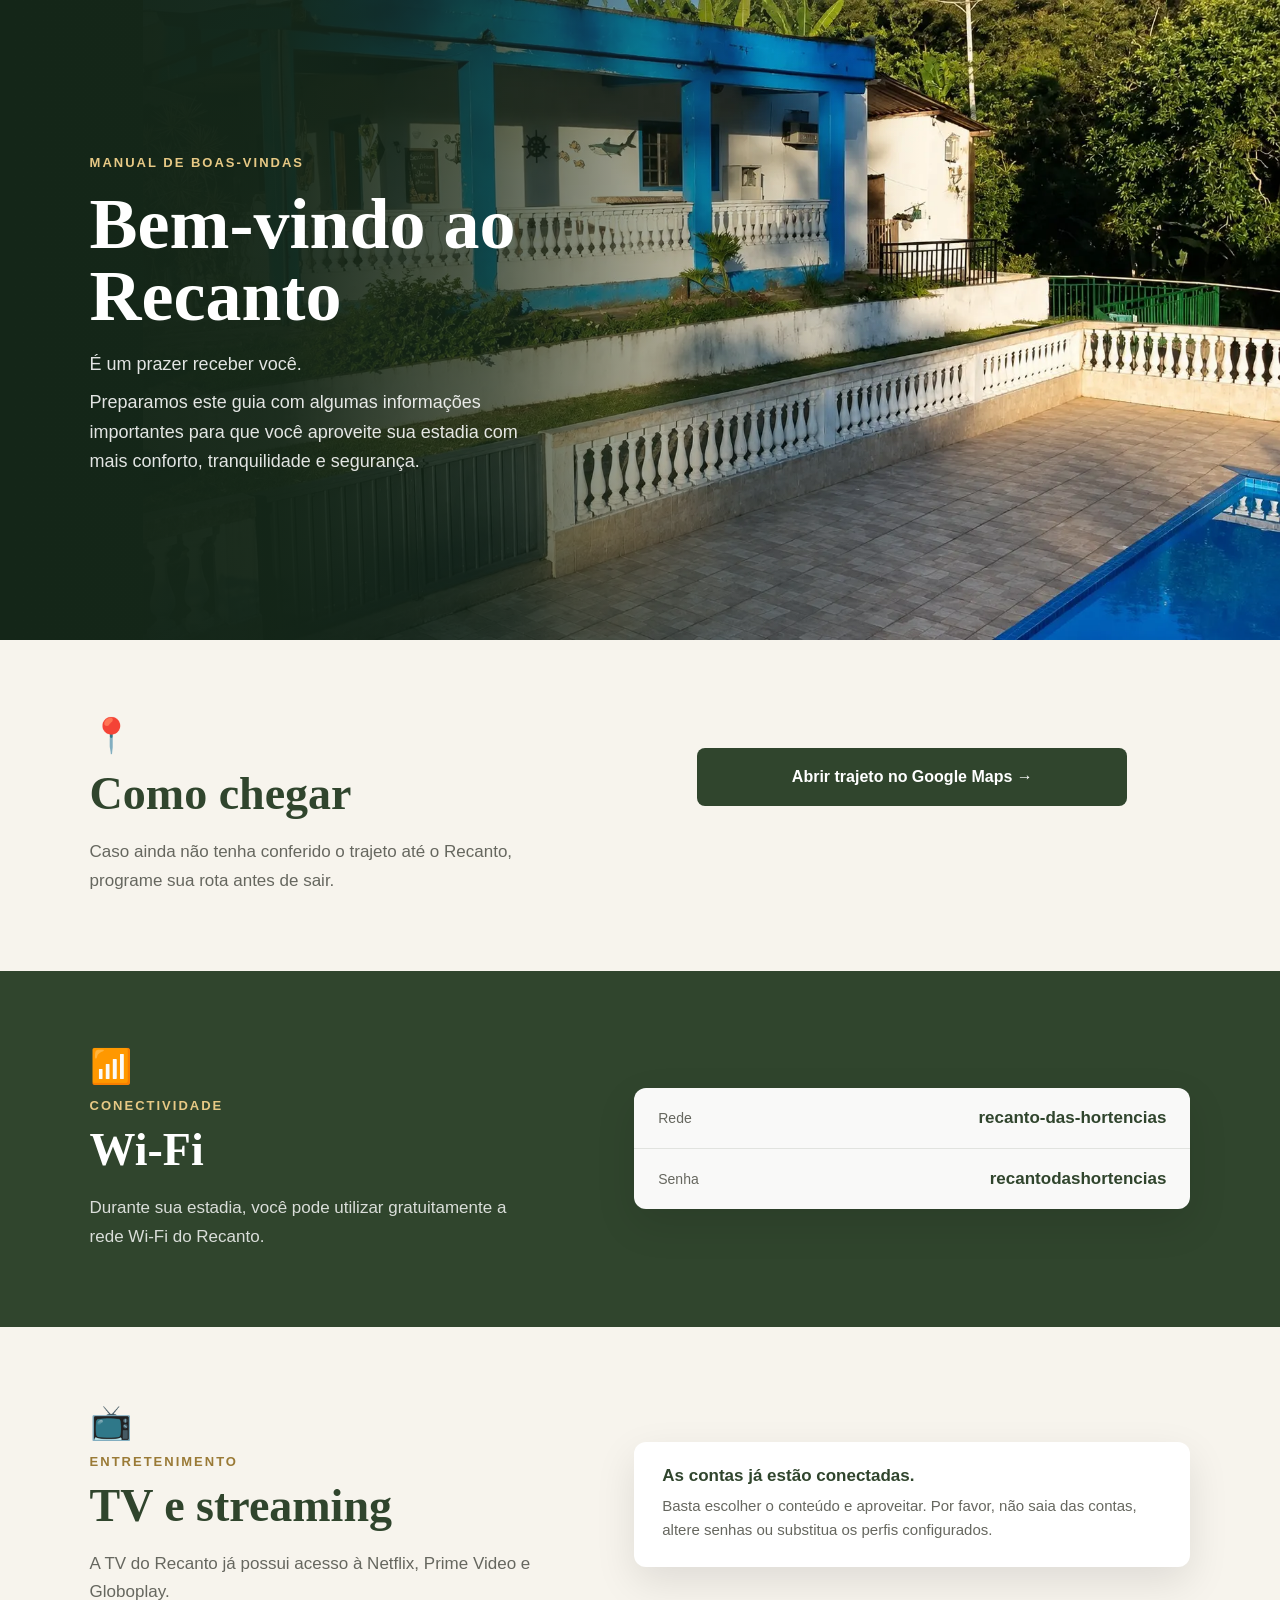
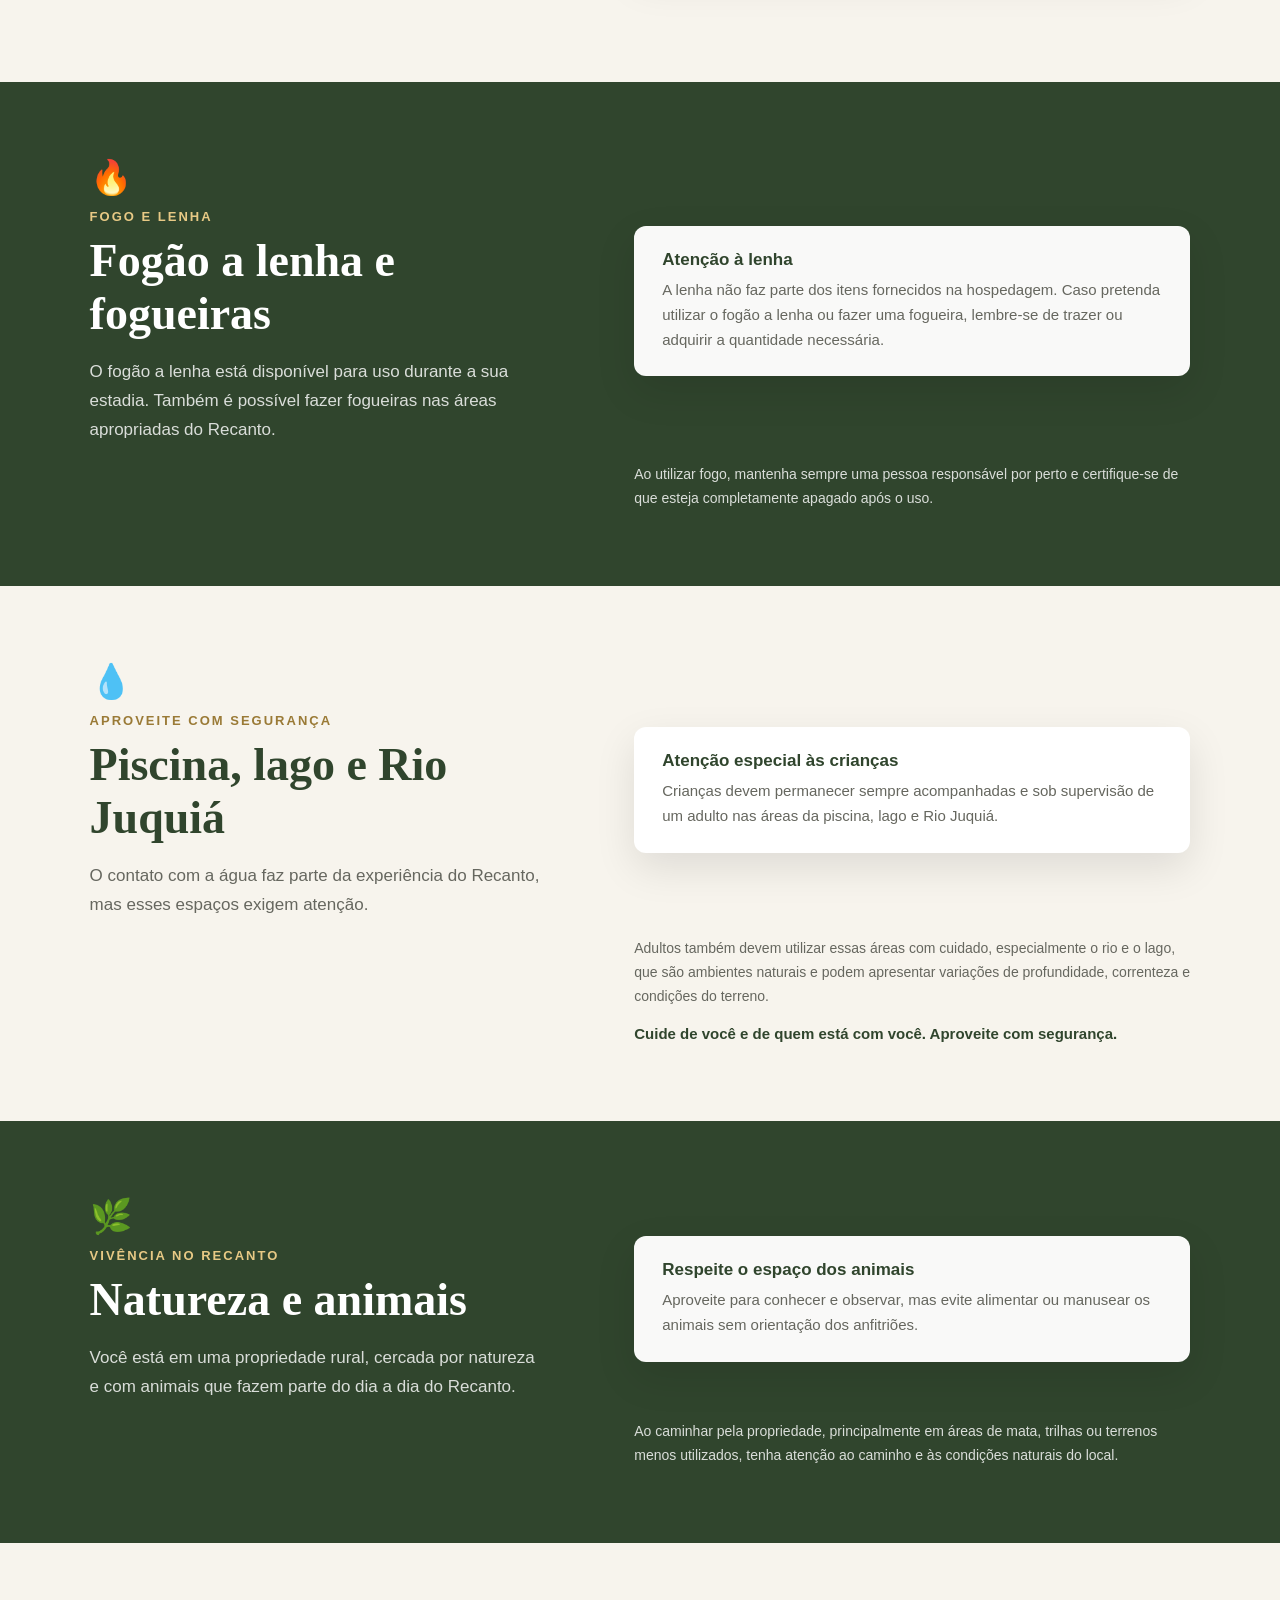
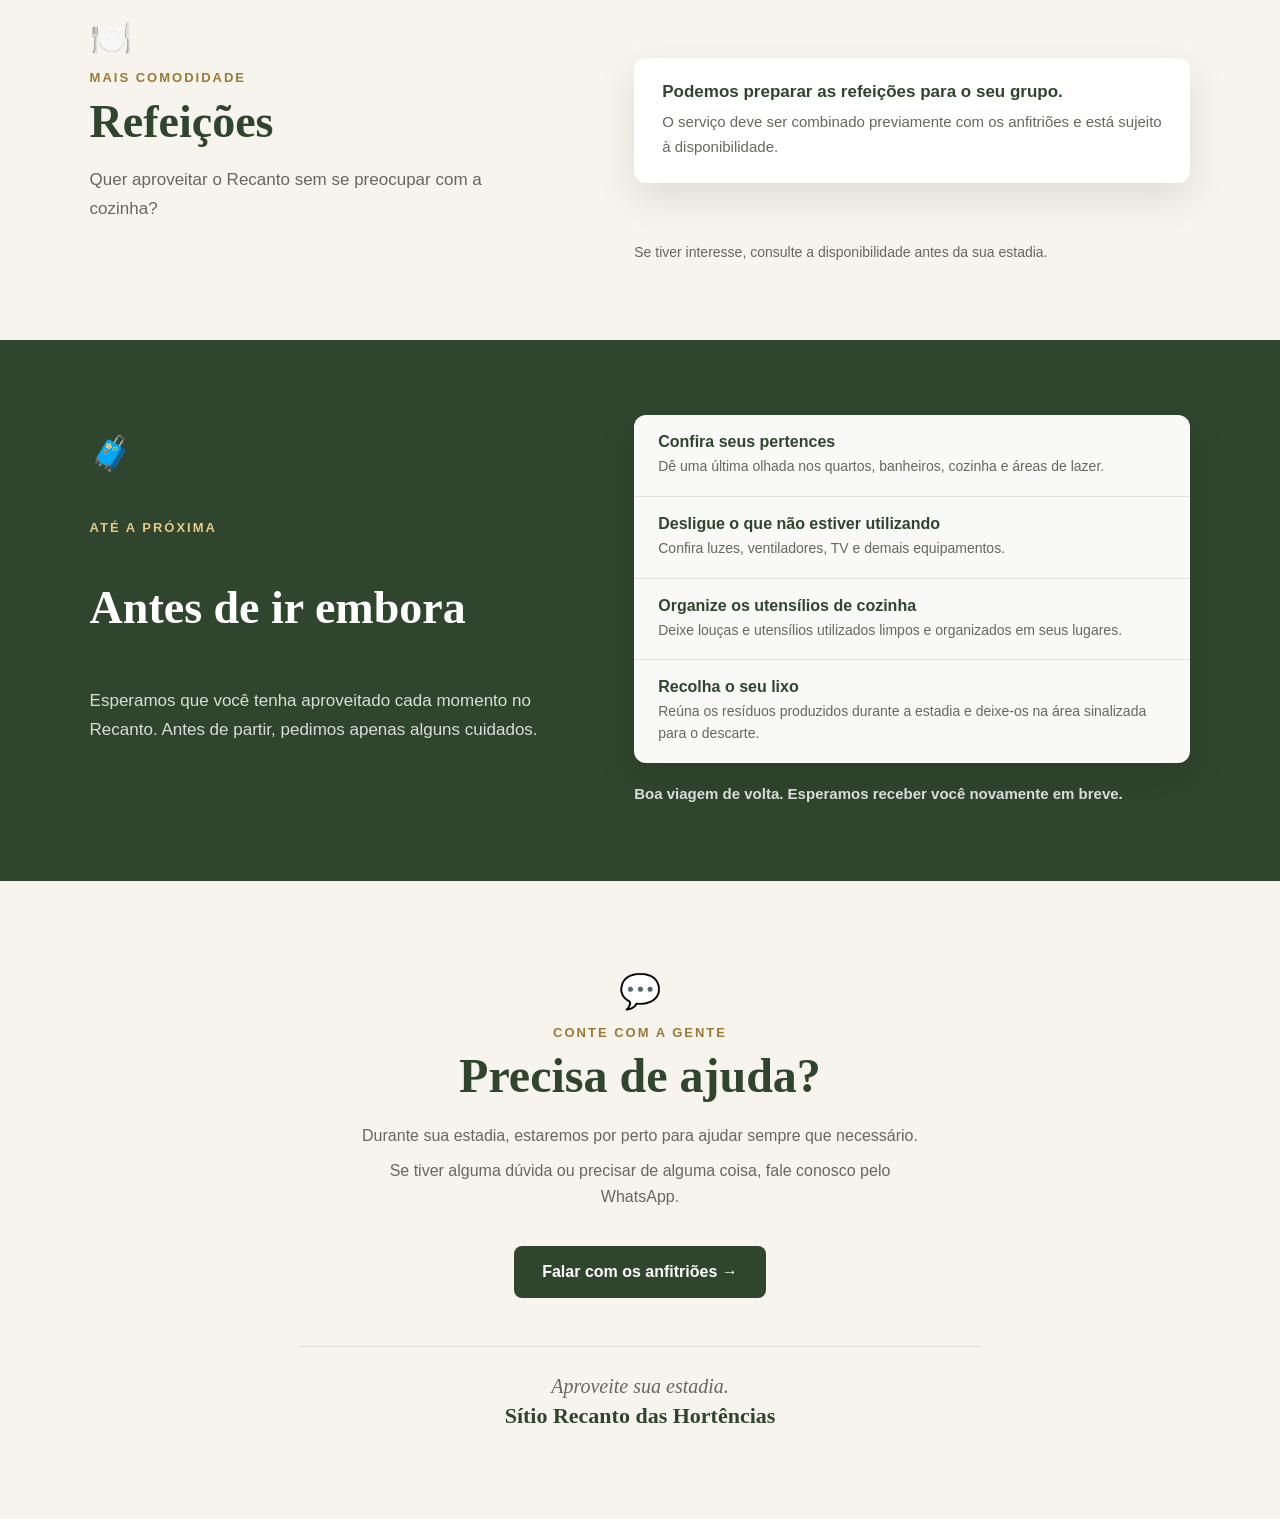
==== manual-de-boas-vindas-recanto-das-hortencias.html @ 0234aab2 "Adiciona manual de boas-vindas dos hospedes" ====
<!DOCTYPE html>
<html lang="pt-BR">

<head>
    <meta charset="UTF-8">
    <meta name="viewport" content="width=device-width, initial-scale=1.0">

    <title>Bem-vindo ao Recanto | Sítio Recanto das Hortências</title>

    <meta name="robots" content="noindex, nofollow">
    <meta name="theme-color" content="#30452d">

    <link rel="stylesheet" href="style.css">
</head>

<body>

    <main class="manual-hospede">

        <section class="manual-capa">
            <div class="manual-capa-conteudo">

                <span class="section-tag">Manual de boas-vindas</span>

                <h1>Bem-vindo ao Recanto</h1>

                <p>
                    É um prazer receber você.
                </p>

                <p>
                    Preparamos este guia com algumas informações importantes
                    para que você aproveite sua estadia com mais conforto,
                    tranquilidade e segurança.
                </p>

            </div>
        </section>


        <section class="manual-bloco manual-localizacao">

            <div class="manual-bloco-conteudo">

                <span class="manual-icone">📍</span>

                <h2>Como chegar</h2>

                <p>
                    Caso ainda não tenha conferido o trajeto até o Recanto,
                    programe sua rota antes de sair.
                </p>

                <a
                    href="https://www.google.com/maps/dir/?api=1&destination=-23.9330812,-47.1073672"
                    class="btn-primary"
                    target="_blank"
                    rel="noopener"
                >
                    Abrir trajeto no Google Maps →
                </a>

            </div>

        </section>
        <section class="manual-bloco manual-wifi">

            <div class="manual-bloco-conteudo">

                <span class="manual-icone">📶</span>

                <span class="section-tag">Conectividade</span>

                <h2>Wi-Fi</h2>

                <p>
                    Durante sua estadia, você pode utilizar gratuitamente
                    a rede Wi-Fi do Recanto.
                </p>

                <div class="wifi-dados">

                    <div class="wifi-dado">
                        <span>Rede</span>
                        <strong>recanto-das-hortencias</strong>
                    </div>

                    <div class="wifi-dado">
                        <span>Senha</span>
                        <strong>recantodashortencias</strong>
                    </div>

                </div>

            </div>

        </section>

        <section class="manual-bloco manual-streaming">

            <div class="manual-bloco-conteudo">

                <span class="manual-icone">📺</span>

                <span class="section-tag">Entretenimento</span>

                <h2>TV e streaming</h2>

                <p>
                    A TV do Recanto já possui acesso à Netflix,
                    Prime Video e Globoplay.
                </p>

                <div class="streaming-aviso">
                    <strong>As contas já estão conectadas.</strong>

                    <span>
                        Basta escolher o conteúdo e aproveitar.
                        Por favor, não saia das contas, altere senhas
                        ou substitua os perfis configurados.
                    </span>
                </div>

            </div>

        </section>
        <section class="manual-bloco manual-lenha">

            <div class="manual-bloco-conteudo">

                <span class="manual-icone">🔥</span>

                <span class="section-tag">Fogo e lenha</span>

                <h2>Fogão a lenha e fogueiras</h2>

                <p>
                    O fogão a lenha está disponível para uso durante a sua estadia.
                    Também é possível fazer fogueiras nas áreas apropriadas do Recanto.
                </p>

                <div class="lenha-aviso">

                    <strong>Atenção à lenha</strong>

                    <span>
                        A lenha não faz parte dos itens fornecidos na hospedagem.
                        Caso pretenda utilizar o fogão a lenha ou fazer uma fogueira,
                        lembre-se de trazer ou adquirir a quantidade necessária.
                    </span>

                </div>

                <p class="lenha-seguranca">
                    Ao utilizar fogo, mantenha sempre uma pessoa responsável por perto
                    e certifique-se de que esteja completamente apagado após o uso.
                </p>

            </div>

        </section>
        <section class="manual-bloco manual-agua">

            <div class="manual-bloco-conteudo">

                <span class="manual-icone">💧</span>

                <span class="section-tag">Aproveite com segurança</span>

                <h2>Piscina, lago e Rio Juquiá</h2>

                <p>
                    O contato com a água faz parte da experiência do Recanto,
                    mas esses espaços exigem atenção.
                </p>

                <div class="agua-aviso">

                    <strong>Atenção especial às crianças</strong>

                    <span>
                        Crianças devem permanecer sempre acompanhadas e sob
                        supervisão de um adulto nas áreas da piscina,
                        lago e Rio Juquiá.
                    </span>

                </div>

                <p class="agua-seguranca">
                    Adultos também devem utilizar essas áreas com cuidado,
                    especialmente o rio e o lago, que são ambientes naturais
                    e podem apresentar variações de profundidade, correnteza
                    e condições do terreno.
                </p>

                <p class="agua-destaque">
                    Cuide de você e de quem está com você. Aproveite com segurança.
                </p>

            </div>

        </section>
        <section class="manual-bloco manual-natureza">

            <div class="manual-bloco-conteudo">

                <span class="manual-icone">🌿</span>

                <span class="section-tag">Vivência no Recanto</span>

                <h2>Natureza e animais</h2>

                <p>
                    Você está em uma propriedade rural, cercada por natureza
                    e com animais que fazem parte do dia a dia do Recanto.
                </p>

                <div class="natureza-aviso">

                    <strong>Respeite o espaço dos animais</strong>

                    <span>
                        Aproveite para conhecer e observar, mas evite alimentar
                        ou manusear os animais sem orientação dos anfitriões.
                    </span>

                </div>

                <p class="natureza-cuidado">
                    Ao caminhar pela propriedade, principalmente em áreas de mata,
                    trilhas ou terrenos menos utilizados, tenha atenção ao caminho
                    e às condições naturais do local.
                </p>

            </div>

        </section>
        <section class="manual-bloco manual-refeicoes">

            <div class="manual-bloco-conteudo">

                <span class="manual-icone">🍽️</span>

                <span class="section-tag">Mais comodidade</span>

                <h2>Refeições</h2>

                <p>
                    Quer aproveitar o Recanto sem se preocupar com a cozinha?
                </p>

                <div class="refeicoes-aviso">

                    <strong>Podemos preparar as refeições para o seu grupo.</strong>

                    <span>
                        O serviço deve ser combinado previamente com os anfitriões
                        e está sujeito à disponibilidade.
                    </span>

                </div>

                <p class="refeicoes-observacao">
                    Se tiver interesse, consulte a disponibilidade antes da sua estadia.
                </p>

            </div>

        </section>
        <section class="manual-bloco manual-saida">

    <div class="manual-bloco-conteudo">

        <span class="manual-icone">🧳</span>

        <span class="section-tag">Até a próxima</span>

        <h2>Antes de ir embora</h2>

        <p>
            Esperamos que você tenha aproveitado cada momento no Recanto.
            Antes de partir, pedimos apenas alguns cuidados.
        </p>

        <div class="saida-lista">

            <div class="saida-item">
                <strong>Confira seus pertences</strong>
                <span>
                    Dê uma última olhada nos quartos, banheiros,
                    cozinha e áreas de lazer.
                </span>
            </div>

            <div class="saida-item">
                <strong>Desligue o que não estiver utilizando</strong>
                <span>
                    Confira luzes, ventiladores, TV e demais equipamentos.
                </span>
            </div>

            <div class="saida-item">
                <strong>Organize os utensílios de cozinha</strong>
                <span>
                    Deixe louças e utensílios utilizados limpos
                    e organizados em seus lugares.
                </span>
            </div>

            <div class="saida-item">
                <strong>Recolha o seu lixo</strong>
                <span>
                    Reúna os resíduos produzidos durante a estadia
                    e deixe-os na área sinalizada para o descarte.
                </span>
            </div>

        </div>

        <p class="saida-despedida">
            Boa viagem de volta. Esperamos receber você novamente em breve.
        </p>

    </div>

</section>
<section class="manual-contato">

    <div class="manual-contato-conteudo">

        <span class="manual-icone">💬</span>

        <span class="section-tag">Conte com a gente</span>

        <h2>Precisa de ajuda?</h2>

        <p>
            Durante sua estadia, estaremos por perto para ajudar
            sempre que necessário.
        </p>

        <p>
            Se tiver alguma dúvida ou precisar de alguma coisa,
            fale conosco pelo WhatsApp.
        </p>

        <a
            href="https://wa.me/5511981084204"
            class="manual-contato-botao"
            target="_blank"
            rel="noopener"
        >
            Falar com os anfitriões →
        </a>

        <div class="manual-despedida">
            <span>Aproveite sua estadia.</span>
            <strong>Sítio Recanto das Hortências</strong>
        </div>

    </div>

</section>

    </main>

</body>

</html>
---- style.css ----
:root {
    --verde-900: #1f2d1f;
    --verde-800: #26351f;
    --verde-700: #30452d;
    --verde-600: #425b3b;
    --dourado: #e7c985;
    --dourado-escuro: #9a7a36;
    --bege: #f7f4ed;
    --bege-2: #ebe8df;
    --texto: #2d3328;
    --texto-suave: #66675f;
    --branco: #ffffff;
    --sombra: 0 15px 40px rgba(0, 0, 0, 0.10);
    --raio: 10px;
    --largura: 1200px;
    --largura-espacos: 1500px;
}

* {
    margin: 0;
    padding: 0;
    box-sizing: border-box;
}

html {
    scroll-behavior: smooth;
}

body {
    font-family: Arial, Helvetica, sans-serif;
    color: var(--texto);
    background: var(--bege);
    overflow-x: hidden;
}

img {
    max-width: 100%;
}

a {
    -webkit-tap-highlight-color: transparent;
}

/* =========================================================
   CABEÇALHO
   ========================================================= */

.topo {
    position: absolute;
    top: 0;
    left: 0;
    width: 100%;
    z-index: 20;
    display: flex;
    align-items: center;
    justify-content: space-between;
    padding: 22px 7%;
}

.logo {
    display: flex;
    align-items: center;
}

.logo a {
    display: inline-flex;
    align-items: center;
    justify-content: center;
    padding: 6px 10px;
    background: rgba(255, 255, 255, 0.92);
    border-radius: 8px;
    box-shadow: 0 3px 12px rgba(0, 0, 0, 0.10);
    transition: transform 0.2s ease, background 0.2s ease;
}

.logo a:hover {
    transform: translateY(-1px);
    background: rgba(255, 255, 255, 0.98);
}

.logo img {
    display: block;
    width: 135px;
    height: auto;
    max-height: 48px;
    object-fit: contain;
}

.topo nav {
    display: flex;
    align-items: center;
    gap: 32px;
}

.topo nav a {
    color: var(--branco);
    text-decoration: none;
    font-size: 15px;
    font-weight: 600;
    transition: opacity 0.2s ease;
}

.topo nav a:hover {
    opacity: 0.72;
}

/* =========================================================
   HERO
   ========================================================= */

.hero {
    position: relative;
    min-height: 92vh;
    display: flex;
    align-items: center;
    padding: 135px 7% 85px;

    /* A imagem antiga casa-piscina.jpg não existe mais no conjunto atual. */
    background-image: url("assets/images/casa-piscina.webp");
    background-size: cover;
    background-position: center;
}

.hero-overlay {
    position: absolute;
    inset: 0;
    background: linear-gradient(
        90deg,
        rgba(18, 36, 22, 0.84) 0%,
        rgba(18, 36, 22, 0.60) 46%,
        rgba(18, 36, 22, 0.18) 100%
    );
}

.hero-content {
    position: relative;
    z-index: 2;
    max-width: 650px;
    color: var(--branco);
}

.hero-tag {
    display: inline-block;
    margin-bottom: 22px;
    padding: 8px 15px;
    border: 1px solid rgba(255, 255, 255, 0.5);
    border-radius: 30px;
    font-size: 14px;
}

.hero h1 {
    margin-bottom: 25px;
    font-family: Georgia, "Times New Roman", serif;
    font-size: clamp(48px, 7vw, 88px);
    line-height: 0.98;
}

.hero p {
    max-width: 570px;
    font-size: 21px;
    line-height: 1.6;
    color: rgba(255, 255, 255, 0.92);
}

.hero-buttons {
    display: flex;
    flex-wrap: wrap;
    gap: 14px;
    margin-top: 34px;
}

.hero-buttons a {
    display: inline-flex;
    align-items: center;
    justify-content: center;
    padding: 15px 24px;
    border-radius: 5px;
    font-weight: 700;
    text-decoration: none;
    transition: transform 0.2s ease, background 0.2s ease, opacity 0.2s ease;
}

.hero-buttons a:hover {
    transform: translateY(-2px);
}

.btn-primary {
    background: var(--dourado);
    color: var(--verde-800);
}

.btn-secondary {
    border: 1px solid rgba(255, 255, 255, 0.82);
    color: var(--branco);
    background: rgba(255, 255, 255, 0.04);
}

/* =========================================================
   DESTAQUES
   ========================================================= */

.destaques {
    position: relative;
    z-index: 5;
    max-width: var(--largura);
    margin: -45px auto 80px;
    display: grid;
    grid-template-columns: repeat(4, 1fr);
    background: var(--branco);
    border-radius: var(--raio);
    box-shadow: var(--sombra);
    overflow: hidden;
}

.destaques div {
    padding: 28px;
    border-right: 1px solid #eeeeee;
}

.destaques div:last-child {
    border-right: none;
}

.destaques strong {
    display: block;
    margin-bottom: 8px;
    font-size: 17px;
    color: #314b2d;
}

.destaques span {
    font-size: 14px;
    line-height: 1.5;
    color: #666666;
}

/* =========================================================
   ELEMENTOS COMPARTILHADOS
   ========================================================= */

.section-tag {
    display: block;
    margin-bottom: 18px;
    color: var(--dourado-escuro);
    font-size: 13px;
    font-weight: 700;
    text-transform: uppercase;
    letter-spacing: 2px;
}

/* =========================================================
   O RECANTO
   ========================================================= */

.sobre-recanto {
    position: relative;

    width: min(1500px, calc(100% - 48px));
    min-height: 680px;

    margin: 100px auto;
    overflow: hidden;

    border-radius: 18px;
    box-shadow: 0 20px 50px rgba(0, 0, 0, 0.12);
}


/* Imagem principal */

.sobre-recanto-imagem {
    position: absolute;
    inset: 0;

    display: block;
    width: 100%;
    height: 100%;

    object-fit: cover;
    object-position: center;
}


/* Degradê para leitura do texto */

.sobre-recanto-overlay {
    position: absolute;
    inset: 0;
    z-index: 1;

    background:
        linear-gradient(
            90deg,
            rgba(17, 31, 20, 0.18) 0%,
            rgba(17, 31, 20, 0.30) 42%,
            rgba(17, 31, 20, 0.78) 100%
        );
}


/* Conteúdo sobre a imagem */

.sobre-recanto-conteudo {
    position: relative;
    z-index: 2;

    width: min(520px, 42%);
    margin-left: auto;

    padding: 90px 70px;

    color: var(--branco);
}


/* Tag */

.sobre-recanto .section-tag {
    color: var(--dourado);
}


/* Título */

.sobre-recanto-conteudo h2 {
    margin-bottom: 26px;

    font-family: Georgia, "Times New Roman", serif;
    font-size: clamp(42px, 4vw, 58px);
    line-height: 1.05;

    color: var(--branco);
}


/* Textos */

.sobre-recanto-conteudo p {
    margin-bottom: 18px;

    font-size: 16px;
    line-height: 1.75;

    color: rgba(255, 255, 255, 0.88);
}


.sobre-recanto-conteudo .sobre-recanto-destaque {
    font-size: 19px;
    line-height: 1.65;

    color: var(--branco);
}


/* Frase final */

.sobre-recanto-frase {
    margin-top: 30px;
    padding-left: 20px;

    border-left: 3px solid var(--dourado);

    font-family: Georgia, "Times New Roman", serif;
    font-size: 25px;
    font-style: italic;

    color: var(--branco);
}

/* =========================================================
   ESPAÇOS E ESTRUTURA
   Seção única que substitui os blocos antigos de Estrutura/Galeria
   ========================================================= */

.espacos {
    width: min(var(--largura-espacos), calc(100% - 48px));
    margin: 0 auto;
    padding: 105px 0 30px;
}

.espacos-header {
    max-width: 720px;
    margin: 0 auto 90px;
    text-align: center;
}

.espacos-header h2 {
    margin: 12px 0 18px;
    font-family: Georgia, "Times New Roman", serif;
    font-size: 48px;
    line-height: 1.1;
    color: var(--verde-700);
}

.espacos-header p {
    font-size: 18px;
    line-height: 1.7;
    color: var(--texto-suave);
}

/* Desktop: fotos ocupam cerca de 75% e texto cerca de 25%. */
.espaco-item {
    width: 100%;
    display: grid;
    grid-template-columns: minmax(0, 3fr) minmax(240px, 1fr);
    grid-template-areas: "imagem texto";
    align-items: center;
    column-gap: clamp(28px, 3vw, 56px);
    margin-bottom: 135px;
}

.espaco-item .espaco-imagem {
    grid-area: imagem;
    min-width: 0;
}

.espaco-item .espaco-texto {
    grid-area: texto;
    min-width: 0;
}

/* Alternância sem depender de order. */
.espaco-item.espaco-invertido {
    grid-template-columns: minmax(240px, 1fr) minmax(0, 3fr);
    grid-template-areas: "texto imagem";
}

.espaco-imagem {
    position: relative;
    width: 100%;
    border-radius: 18px;
}

/* Imagem única, para blocos que ainda não usam cartas. */
.espaco-imagem:not(.espaco-cartas) {
    overflow: hidden;
}

.espaco-imagem:not(.espaco-cartas) img {
    display: block;
    width: 100%;
    height: clamp(430px, 40vw, 610px);
    object-fit: cover;
    border-radius: 18px;
}

.espaco-texto {
    width: 100%;
    max-width: 340px;
}

.espaco-invertido .espaco-texto {
    justify-self: end;
}

.espaco-texto h3 {
    margin: 10px 0 18px;
    font-family: Georgia, "Times New Roman", serif;
    font-size: clamp(30px, 2.35vw, 38px);
    line-height: 1.15;
    color: var(--verde-700);
}

.espaco-texto p {
    margin: 0;
    font-size: 17px;
    line-height: 1.8;
    color: #5f625d;
}

/* =========================================================
   CARTAS DE IMAGENS
   ========================================================= */

.espaco-cartas {
    position: relative;
    width: 100%;
    height: clamp(540px, 43vw, 690px);
    overflow: visible;
}

.espaco-cartas .carta {
    position: absolute;
    top: 50%;
    left: 48%;
    width: 90%;
    height: 84%;
    display: block;
    object-fit: cover;
    border-radius: 20px;
    box-shadow: 0 20px 42px rgba(0, 0, 0, 0.16);
    transform-origin: center;
    transition: transform 0.35s ease, box-shadow 0.35s ease;
    cursor: zoom-in;
    will-change: transform;
}

/* Posição normal das quatro cartas. */
.espaco-cartas .carta-esquerda {
    z-index: 1;
    transform: translate(-58%, -50%) rotate(-6deg);
}

.espaco-cartas .carta-esquerda-centro {
    z-index: 2;
    transform: translate(-53%, -52%) rotate(-2.5deg);
}

.espaco-cartas .carta-direita {
    z-index: 3;
    transform: translate(-43%, -49%) rotate(5.5deg);
}

.espaco-cartas .carta-principal {
    z-index: 4;
    transform: translate(-50%, -50%);
}

/* Abre discretamente sem invadir a coluna de texto. */
@media (hover: hover) and (pointer: fine) {
    .espaco-cartas:hover .carta-esquerda {
        transform: translate(-64%, -50%) rotate(-7deg);
    }

    .espaco-cartas:hover .carta-esquerda-centro {
        transform: translate(-56%, -53%) rotate(-3deg);
    }

    .espaco-cartas:hover .carta-direita {
        transform: translate(-38%, -49%) rotate(6.5deg);
    }

    .espaco-cartas:hover .carta-principal {
        transform: translate(-48%, -51%) scale(1.015);
    }

    .espaco-cartas .carta:hover {
        z-index: 10;
        box-shadow: 0 25px 50px rgba(0, 0, 0, 0.24);
    }
}

/* =========================================================
   RESERVAS / CONTATO
   ========================================================= */

.contato {
    padding: 110px 6%;
    background: var(--verde-700);
    color: var(--branco);
}

.contato-conteudo {
    max-width: 760px;
    margin: 0 auto 60px;
    text-align: center;
}

.contato .section-tag {
    color: var(--dourado);
}

.contato-conteudo h2 {
    margin-bottom: 22px;
    font-family: Georgia, "Times New Roman", serif;
    font-size: 52px;
    line-height: 1.08;
    color: var(--branco);
}

.contato-conteudo p {
    max-width: 650px;
    margin: 0 auto 32px;
    font-size: 18px;
    line-height: 1.7;
    color: rgba(255, 255, 255, 0.82);
}

.btn-whatsapp {
    display: inline-flex;
    align-items: center;
    justify-content: center;
    padding: 16px 28px;
    background: var(--dourado);
    color: var(--verde-800);
    text-decoration: none;
    font-weight: 700;
    border-radius: 6px;
    transition: transform 0.25s ease, filter 0.25s ease;
}

.btn-whatsapp:hover {
    transform: translateY(-2px);
    filter: brightness(1.03);
}

.contato-info {
    max-width: 1100px;
    margin: 0 auto;
    display: grid;
    grid-template-columns: repeat(4, 1fr);
    border-top: 1px solid rgba(255, 255, 255, 0.18);
}

.contato-info div {
    padding: 30px 20px;
    text-align: center;
}

.contato-info strong {
    display: block;
    margin-bottom: 8px;
    font-size: 15px;
    color: var(--dourado);
}

.contato-info span {
    font-size: 14px;
    color: rgba(255, 255, 255, 0.75);
}

/* =========================================================
   TABLET / MOBILE
   ========================================================= */

@media (max-width: 900px) {
    .topo nav {
        display: none;
    }

    .hero {
        min-height: 82vh;
        padding: 110px 22px 65px;
        background-position: center;
    }

    .hero-content {
        max-width: 100%;
    }

    .hero h1 {
        font-size: clamp(44px, 13vw, 58px);
        margin-bottom: 22px;
    }

    .hero p {
        max-width: 95%;
        font-size: 17px;
        line-height: 1.55;
    }

    .hero-buttons {
        width: 100%;
        flex-direction: column;
        align-items: flex-start;
        gap: 12px;
    }

    .hero-buttons a {
        width: 100%;
        max-width: 330px;
        text-align: center;
    }

    .destaques {
        margin: 0;
        grid-template-columns: repeat(2, 1fr);
        border-radius: 0;
        box-shadow: none;
    }

    .destaques div {
        min-height: 125px;
        padding: 24px 18px;
        border-right: 1px solid #eeeeee;
        border-bottom: 1px solid #eeeeee;
    }

    /* O Recanto - tablet/mobile */

.sobre-recanto {
    width: calc(100% - 32px);
    min-height: 620px;

    margin: 65px auto;
    border-radius: 14px;
}


.sobre-recanto-imagem {
    object-position: center;
}


.sobre-recanto-overlay {
    background:
        linear-gradient(
            180deg,
            rgba(17, 31, 20, 0.12) 0%,
            rgba(17, 31, 20, 0.28) 35%,
            rgba(17, 31, 20, 0.88) 100%
        );
}


.sobre-recanto-conteudo {
    position: absolute;
    left: 0;
    right: 0;
    bottom: 0;

    width: 100%;
    max-width: none;

    padding: 45px 32px;
}


.sobre-recanto-conteudo h2 {
    font-size: 40px;
}

    /* A partir daqui, os espaços passam para uma única coluna. */
    .espacos {
        width: min(100% - 36px, 760px);
        padding: 75px 0 20px;
    }

    .espacos-header {
        margin-bottom: 55px;
    }

    .espacos-header h2 {
        font-size: 38px;
    }

    .espacos-header p {
        font-size: 16px;
    }

    .espaco-item,
    .espaco-item.espaco-invertido {
        grid-template-columns: 1fr;
        grid-template-areas:
            "imagem"
            "texto";
        row-gap: 28px;
        margin-bottom: 85px;
    }

    .espaco-texto,
    .espaco-invertido .espaco-texto {
        max-width: 620px;
        justify-self: start;
    }

    .espaco-texto h3 {
        font-size: 31px;
    }

    .espaco-texto p {
        font-size: 16px;
        line-height: 1.7;
    }

    .espaco-cartas {
        height: clamp(390px, 66vw, 520px);
    }

    .espaco-cartas .carta {
        left: 50%;
        width: 88%;
        height: 82%;
        border-radius: 16px;
    }

    .espaco-cartas .carta-esquerda {
        transform: translate(-58%, -50%) rotate(-5deg);
    }

    .espaco-cartas .carta-esquerda-centro {
        transform: translate(-53%, -52%) rotate(-2deg);
    }

    .espaco-cartas .carta-direita {
        transform: translate(-42%, -50%) rotate(5deg);
    }

    .espaco-cartas .carta-principal {
        transform: translate(-50%, -50%);
    }

    .contato {
        padding: 75px 22px 60px;
    }

    .contato-conteudo h2 {
        font-size: 39px;
    }

    .contato-conteudo p {
        font-size: 16px;
    }

    .btn-whatsapp {
        width: 100%;
        max-width: 380px;
        padding: 17px 20px;
        text-align: center;
    }

    .contato-info {
        grid-template-columns: repeat(2, 1fr);
    }

}

@media (max-width: 480px) {
    .logo a {
        padding: 5px 8px;
    }

    .logo img {
        width: 135px;
        max-height: 42px;
    }

    .hero h1 {
        font-size: 43px;
    }

    .destaques {
        grid-template-columns: 1fr 1fr;
    }

    .destaques div {
        padding: 20px 14px;
    }

    .sobre-recanto {
    width: calc(100% - 20px);
    min-height: 660px;
}


.sobre-recanto-conteudo {
    padding: 36px 24px;
}


.sobre-recanto-conteudo h2 {
    font-size: 34px;
}


.sobre-recanto-conteudo p {
    font-size: 15px;
    line-height: 1.65;
}


.sobre-recanto-conteudo .sobre-recanto-destaque {
    font-size: 17px;
}


.sobre-recanto-frase {
    font-size: 21px;
}

    .espacos {
        width: calc(100% - 24px);
    }

    .espacos-header h2 {
        font-size: 34px;
    }

    .espaco-item,
    .espaco-item.espaco-invertido {
        margin-bottom: 68px;
    }

    .espaco-cartas {
        height: 330px;
    }

    .espaco-cartas .carta {
        width: 86%;
        height: 275px;
        border-radius: 14px;
    }

    .espaco-texto h3 {
        font-size: 28px;
    }

    .contato-info {
        grid-template-columns: 1fr;
    }
}

/* =====================================================
   INFORMAÇÕES DE ACOMODAÇÃO
   ===================================================== */

.acomodacao-destaques {
    display: flex;
    flex-wrap: wrap;
    align-items: center;
    gap: 12px 18px;

    margin: 22px 0 24px;
}

.acomodacao-destaques span {
    display: flex;
    align-items: baseline;
    gap: 5px;

    padding-right: 18px;

    font-size: 13px;
    line-height: 1.3;
    color: #5f5a50;

    border-right: 1px solid rgba(48, 69, 45, 0.20);
}

.acomodacao-destaques span:last-child {
    padding-right: 0;
    border-right: none;
}

.acomodacao-destaques strong {
    font-family: Georgia, "Times New Roman", serif;
    font-size: 24px;
    font-weight: 600;
    line-height: 1;

    color: #30452d;
}


/* =====================================================
   ACOMODAÇÃO - MOBILE
   ===================================================== */

@media (max-width: 768px) {

    .acomodacao-destaques {
        gap: 10px 14px;
        margin: 18px 0 20px;
    }

    .acomodacao-destaques span {
        padding-right: 14px;
        font-size: 12px;
    }

    .acomodacao-destaques strong {
        font-size: 21px;
    }

}
/* =====================================================
   LIGHTBOX DAS FOTOS
   ===================================================== */

.lightbox {
    position: fixed;
    inset: 0;
    z-index: 1000;

    display: flex;
    align-items: center;
    justify-content: center;

    padding: 40px;

    background: rgba(10, 15, 10, 0.94);

    opacity: 0;
    visibility: hidden;

    transition:
        opacity 0.25s ease,
        visibility 0.25s ease;
}


/* Lightbox aberto */

.lightbox.ativo {
    opacity: 1;
    visibility: visible;
}


/* Imagem ampliada */

.lightbox-imagem {
    display: block;

    max-width: 92vw;
    max-height: 88vh;

    width: auto;
    height: auto;

    object-fit: contain;

    border-radius: 10px;

    box-shadow:
        0 25px 70px rgba(0, 0, 0, 0.45);

    transform: scale(0.97);

    transition: transform 0.25s ease;
}


.lightbox.ativo .lightbox-imagem {
    transform: scale(1);
}


/* Botão fechar */

.lightbox-fechar {
    position: absolute;

    top: 22px;
    right: 30px;

    z-index: 2;

    width: 48px;
    height: 48px;

    border: 0;
    padding: 0;

    background: transparent;

    color: #ffffff;

    font-family: Arial, sans-serif;
    font-size: 44px;
    font-weight: 300;
    line-height: 1;

    cursor: pointer;

    opacity: 0.85;

    transition:
        opacity 0.2s ease,
        transform 0.2s ease;
}


.lightbox-fechar:hover {
    opacity: 1;
    transform: scale(1.08);
}


/* Impede a página de rolar atrás da foto */

body.lightbox-aberto {
    overflow: hidden;
}


/* =====================================================
   LIGHTBOX - MOBILE
   ===================================================== */

@media (max-width: 768px) {

    .lightbox {
        padding: 18px;
    }

    .lightbox-imagem {
        max-width: 96vw;
        max-height: 84vh;

        border-radius: 7px;
    }

    .lightbox-fechar {
        top: 12px;
        right: 14px;

        width: 44px;
        height: 44px;

        font-size: 40px;
    }

}
/* =====================================================
   SETAS DO LIGHTBOX
   ===================================================== */

.lightbox-anterior,
.lightbox-proxima {
    position: absolute;
    top: 50%;
    z-index: 3;

    width: 55px;
    height: 70px;

    transform: translateY(-50%);

    border: 0;
    border-radius: 8px;

    background: rgba(0, 0, 0, 0.28);
    color: #ffffff;

    font-size: 38px;
    line-height: 1;

    cursor: pointer;

    opacity: 0.8;

    transition:
        opacity 0.2s ease,
        background 0.2s ease;
}


.lightbox-anterior {
    left: 25px;
}


.lightbox-proxima {
    right: 25px;
}


.lightbox-anterior:hover,
.lightbox-proxima:hover {
    opacity: 1;
    background: rgba(0, 0, 0, 0.48);
}


/* Mobile */

@media (max-width: 768px) {

    .lightbox-anterior,
    .lightbox-proxima {
        width: 44px;
        height: 60px;

        font-size: 30px;

        background: rgba(0, 0, 0, 0.38);
    }

    .lightbox-anterior {
        left: 5px;
    }

    .lightbox-proxima {
        right: 5px;
    }

}
/* =========================================================
   COMODIDADES
   ========================================================= */

.comodidades {
    width: min(1200px, calc(100% - 48px));
    margin: 0 auto;
    padding: 90px 0 110px;
}

.comodidades-header {
    max-width: 720px;
    margin: 0 auto 55px;
    text-align: center;
}

.comodidades-header h2 {
    margin: 12px 0 18px;
    font-family: Georgia, "Times New Roman", serif;
    font-size: 48px;
    line-height: 1.1;
    color: var(--verde-700);
}

.comodidades-header p {
    font-size: 17px;
    line-height: 1.7;
    color: var(--texto-suave);
}

.comodidades-grid {
    display: grid;
    grid-template-columns: repeat(5, 1fr);
    gap: 16px;
}

.comodidade-card {
    min-height: 145px;
    padding: 24px 22px;

    display: flex;
    flex-direction: column;
    justify-content: center;

    background: rgba(255, 255, 255, 0.65);
    border: 1px solid rgba(48, 69, 45, 0.10);
    border-radius: 14px;

    box-shadow: 0 8px 24px rgba(0, 0, 0, 0.04);
}

.comodidade-card strong {
    display: block;
    margin-bottom: 8px;

    font-family: Georgia, "Times New Roman", serif;
    font-size: 20px;
    font-weight: 600;

    color: var(--verde-700);
}

.comodidade-card span {
    font-size: 14px;
    line-height: 1.5;
    color: var(--texto-suave);
}


/* Tablet */

@media (max-width: 900px) {

    .comodidades {
        width: calc(100% - 36px);
        padding: 70px 0 85px;
    }

    .comodidades-header h2 {
        font-size: 38px;
    }

    .comodidades-grid {
        grid-template-columns: repeat(2, 1fr);
    }

}


/* Mobile */

@media (max-width: 480px) {

    .comodidades {
        width: calc(100% - 24px);
        padding: 60px 0 70px;
    }

    .comodidades-header {
        margin-bottom: 38px;
    }

    .comodidades-header h2 {
        font-size: 34px;
    }

    .comodidades-grid {
        grid-template-columns: 1fr;
        gap: 12px;
    }

    .comodidade-card {
        min-height: auto;
        padding: 20px;
    }

}
/* =====================================================
   LOCALIZAÇÃO
   ===================================================== */

.localizacao {
    max-width: 1400px;
    margin: 0 auto;
    padding: 110px 40px;
}

.localizacao-cabecalho {
    max-width: 720px;
    margin: 0 auto 45px;
    text-align: center;
}

.localizacao-cabecalho .section-tag {
    display: block;
    margin-bottom: 16px;
}

.localizacao-cabecalho h2 {
    margin: 0 0 20px;

    font-family: Georgia, "Times New Roman", serif;
    font-size: clamp(38px, 4vw, 58px);
    line-height: 1.05;

    color: #30452d;
}

.localizacao-cabecalho p {
    margin: 0;

    font-size: 17px;
    line-height: 1.7;

    color: #5d5d55;
}


/* MAPA */

.localizacao-mapa {
    width: 100%;
    height: 560px;

    overflow: hidden;

    border-radius: 22px;

    box-shadow:
        0 20px 50px rgba(0, 0, 0, 0.10);
}

.localizacao-mapa iframe {
    display: block;

    width: 100%;
    height: 100%;
}


/* INFORMAÇÕES ABAIXO DO MAPA */

.localizacao-rodape {
    display: flex;
    justify-content: space-between;
    align-items: center;

    gap: 30px;

    padding: 28px 5px 0;
}

.localizacao-rodape div {
    display: flex;
    flex-direction: column;
    gap: 5px;
}

.localizacao-rodape strong {
    font-family: Georgia, "Times New Roman", serif;
    font-size: 21px;

    color: #30452d;
}

.localizacao-rodape span {
    font-size: 15px;
    color: #77756d;
}


/* BOTÃO GOOGLE MAPS */

.btn-mapa {
    display: inline-flex;
    align-items: center;
    justify-content: center;

    padding: 15px 24px;

    border-radius: 8px;

    background: #30452d;
    color: #ffffff;

    font-weight: 600;
    text-decoration: none;

    transition:
        transform 0.25s ease,
        background 0.25s ease;
}

.btn-mapa:hover {
    background: #223520;
    transform: translateY(-2px);
}


/* =====================================================
   LOCALIZAÇÃO - MOBILE
   ===================================================== */

@media (max-width: 768px) {

    .localizacao {
        padding: 75px 20px;
    }

    .localizacao-cabecalho {
        margin-bottom: 30px;
    }

    .localizacao-cabecalho h2 {
        font-size: 38px;
    }

    .localizacao-cabecalho p {
        font-size: 16px;
    }

    .localizacao-mapa {
        height: 430px;
        border-radius: 16px;
    }

    .localizacao-rodape {
        flex-direction: column;
        align-items: flex-start;

        padding-top: 22px;
    }

    .btn-mapa {
        width: 100%;
    }
}
.footer {
    padding: 70px 6% 30px;
    background: var(--verde-900);
    color: var(--branco);
}

.footer-conteudo {
    max-width: var(--largura);
    margin: 0 auto 50px;

    display: grid;
    grid-template-columns: 1.5fr 1fr 1fr;
    gap: 60px;

    align-items: start;
}


/* Marca */

.footer-marca {
    max-width: 360px;
}

.footer-logo {
    display: block;

    width: 180px;
    height: auto;

    margin-bottom: 22px;
}

.footer-marca p {
    font-size: 15px;
    line-height: 1.7;

    color: rgba(255, 255, 255, 0.68);
}


/* Links */

.footer-links {
    display: flex;
    flex-direction: column;
    gap: 12px;
}

.footer-links a {
    color: rgba(255, 255, 255, 0.76);

    text-decoration: none;
    font-size: 14px;

    transition: color 0.2s ease;
}

.footer-links a:hover {
    color: var(--dourado);
}


/* Contato */

.footer-contato {
    display: flex;
    flex-direction: column;
    gap: 10px;
}

.footer-contato strong {
    margin-bottom: 6px;

    font-family: Georgia, "Times New Roman", serif;
    font-size: 20px;
    font-weight: 500;

    color: var(--branco);
}

.footer-contato a {
    color: var(--dourado);

    font-size: 15px;
    font-weight: 600;

    text-decoration: none;
}

.footer-contato span {
    font-size: 14px;

    color: rgba(255, 255, 255, 0.62);
}


/* Linha final */

.footer-final {
    max-width: var(--largura);
    margin: 0 auto;

    padding-top: 25px;

    display: flex;
    align-items: center;
    justify-content: space-between;

    gap: 20px;

    border-top: 1px solid rgba(255, 255, 255, 0.12);

    font-size: 12px;

    color: rgba(255, 255, 255, 0.45);
}

.footer-final a {
    color: rgba(255, 255, 255, 0.60);

    text-decoration: none;

    transition: color 0.2s ease;
}

.footer-final a:hover {
    color: var(--dourado);
}


/* =========================================================
   RODAPÉ - MOBILE
   ========================================================= */

@media (max-width: 768px) {

    .footer {
        padding: 55px 22px 28px;
    }

    .footer-conteudo {
        grid-template-columns: 1fr;

        gap: 38px;
        margin-bottom: 40px;
    }

    .footer-marca {
        max-width: 100%;
    }

    .footer-logo {
        width: 160px;
    }

    .footer-final {
        flex-direction: column;
        align-items: flex-start;

        gap: 10px;
    }

}
/* =========================================================
   PÁGINA DE PERGUNTAS FREQUENTES
   ========================================================= */

.topo-interno {
    position: absolute;
}

.faq-hero {
    position: relative;
    min-height: 520px;
    display: flex;
    align-items: flex-end;
    padding: 150px 7% 80px;
    background-image: url("assets/images/jardim2.webp");
    background-size: cover;
    background-position: center;
}

.faq-hero-overlay {
    position: absolute;
    inset: 0;
    background: linear-gradient(
        90deg,
        rgba(18, 36, 22, 0.86) 0%,
        rgba(18, 36, 22, 0.63) 48%,
        rgba(18, 36, 22, 0.28) 100%
    );
}

.faq-hero-conteudo {
    position: relative;
    z-index: 2;
    width: min(760px, 100%);
    color: var(--branco);
}

.faq-hero-conteudo h1 {
    margin-bottom: 20px;
    font-family: Georgia, "Times New Roman", serif;
    font-size: clamp(48px, 6vw, 76px);
    line-height: 1;
}

.faq-hero-conteudo p {
    max-width: 620px;
    font-size: 19px;
    line-height: 1.65;
    color: rgba(255, 255, 255, 0.90);
}

.faq {
    width: min(1000px, calc(100% - 48px));
    margin: 0 auto;
    padding: 100px 0 110px;
}

.faq-intro {
    max-width: 720px;
    margin: 0 auto 55px;
    text-align: center;
}

.faq-intro h2 {
    margin: 12px 0 18px;
    font-family: Georgia, "Times New Roman", serif;
    font-size: clamp(38px, 4vw, 50px);
    line-height: 1.1;
    color: var(--verde-700);
}

.faq-intro p {
    font-size: 17px;
    line-height: 1.7;
    color: var(--texto-suave);
}

.faq-lista {
    display: grid;
    gap: 14px;
}

.faq-item {
    overflow: hidden;
    background: rgba(255, 255, 255, 0.76);
    border: 1px solid rgba(48, 69, 45, 0.12);
    border-radius: 12px;
    box-shadow: 0 8px 24px rgba(0, 0, 0, 0.035);
}

.faq-item summary {
    position: relative;
    padding: 23px 64px 23px 25px;
    list-style: none;
    cursor: pointer;
    font-family: Georgia, "Times New Roman", serif;
    font-size: 20px;
    font-weight: 600;
    line-height: 1.35;
    color: var(--verde-700);
}

.faq-item summary::-webkit-details-marker {
    display: none;
}

.faq-item summary::after {
    content: "+";
    position: absolute;
    top: 50%;
    right: 24px;
    transform: translateY(-50%);
    font-family: Arial, Helvetica, sans-serif;
    font-size: 30px;
    font-weight: 300;
    line-height: 1;
    color: #8a5a00;
    transition: transform 0.2s ease;
}

.faq-item[open] summary::after {
    transform: translateY(-50%) rotate(45deg);
}

.faq-item[open] summary {
    padding-bottom: 18px;
}

.faq-resposta {
    padding: 0 25px 25px;
    border-top: 1px solid rgba(48, 69, 45, 0.08);
}

.faq-resposta p {
    margin-top: 18px;
    font-size: 16px;
    line-height: 1.75;
    color: #5d5d55;
}

.faq-resposta strong {
    color: var(--verde-700);
}

.faq-cta {
    padding: 90px 24px;
    background: var(--verde-700);
    color: var(--branco);
}

.faq-cta-conteudo {
    max-width: 720px;
    margin: 0 auto;
    text-align: center;
}

.faq-cta .section-tag {
    color: var(--dourado);
}

.faq-cta h2 {
    margin: 10px 0 18px;
    font-family: Georgia, "Times New Roman", serif;
    font-size: clamp(38px, 4vw, 52px);
    line-height: 1.1;
}

.faq-cta p {
    max-width: 620px;
    margin: 0 auto 30px;
    font-size: 17px;
    line-height: 1.7;
    color: rgba(255, 255, 255, 0.84);
}


/* =========================================================
   PERGUNTAS FREQUENTES - TABLET / MOBILE
   ========================================================= */

@media (max-width: 900px) {

    .faq-hero {
        min-height: 470px;
        padding: 125px 22px 60px;
    }

    .faq-hero-conteudo h1 {
        font-size: clamp(44px, 11vw, 60px);
    }

    .faq-hero-conteudo p {
        font-size: 17px;
    }

    .faq {
        width: calc(100% - 36px);
        padding: 75px 0 85px;
    }

    .faq-intro {
        margin-bottom: 40px;
    }

    .faq-item summary {
        font-size: 18px;
    }
}

@media (max-width: 480px) {

    .faq-hero {
        min-height: 430px;
        padding: 115px 20px 48px;
    }

    .faq-hero-conteudo h1 {
        font-size: 42px;
    }

    .faq-hero-conteudo p {
        font-size: 16px;
    }

    .faq {
        width: calc(100% - 24px);
        padding: 60px 0 70px;
    }

    .faq-intro h2 {
        font-size: 34px;
    }

    .faq-item summary {
        padding: 20px 56px 20px 20px;
        font-size: 17px;
    }

    .faq-item summary::after {
        right: 20px;
        font-size: 27px;
    }

    .faq-resposta {
        padding: 0 20px 22px;
    }

    .faq-resposta p {
        font-size: 15px;
        line-height: 1.7;
    }

    .faq-cta {
        padding: 70px 20px;
    }
}
/* =========================================================
   CHAMADA PARA PERGUNTAS FREQUENTES - HOME
   ========================================================= */

.faq-chamada {
    padding: 80px 7%;
    background: var(--bege);
}

.faq-chamada-conteudo {
    max-width: 950px;
    margin: 0 auto;
    padding: 58px 70px;

    text-align: center;

    background:
        linear-gradient(
            135deg,
            rgba(48, 69, 45, 0.07),
            rgba(231, 201, 133, 0.10)
        );

    border: 1px solid rgba(48, 69, 45, 0.14);
    border-radius: 14px;
}

.faq-chamada h2 {
    margin: 10px 0 18px;

    font-family: Georgia, "Times New Roman", serif;
    font-size: clamp(38px, 4vw, 50px);
    line-height: 1.1;

    color: var(--verde-700);
}

.faq-chamada p {
    max-width: 720px;
    margin: 0 auto 30px;

    font-size: 17px;
    line-height: 1.7;

    color: var(--texto-suave);
}

.faq-chamada .btn-secundario {
    display: inline-flex;
    align-items: center;
    justify-content: center;

    min-height: 48px;
    padding: 13px 24px;

    border: 1px solid var(--verde-700);
    border-radius: 8px;

    color: var(--verde-700);
    background: transparent;

    font-size: 14px;
    font-weight: 700;
    text-decoration: none;

    transition:
        background 0.2s ease,
        color 0.2s ease,
        transform 0.2s ease;
}

.faq-chamada .btn-secundario:hover {
    background: var(--verde-700);
    color: var(--branco);
    transform: translateY(-2px);
}


/* =========================================================
   CHAMADA FAQ - MOBILE
   ========================================================= */

@media (max-width: 768px) {

    .faq-chamada {
        padding: 55px 20px;
    }

    .faq-chamada-conteudo {
        padding: 42px 24px;
    }

    .faq-chamada h2 {
        font-size: 36px;
    }

    .faq-chamada p {
        font-size: 16px;
    }

}


@media (max-width: 480px) {

    .faq-chamada {
        padding: 45px 14px;
    }

    .faq-chamada-conteudo {
        padding: 38px 20px;
    }

    .faq-chamada h2 {
        font-size: 32px;
    }

    .faq-chamada .btn-secundario {
        width: 100%;
    }

}
/* =========================================================
   LINK PARA FAQ NA ÁREA DE RESERVAS
   ========================================================= */

.contato-faq {
    margin-top: 14px;
    font-size: 14px;
    color: rgba(255, 255, 255, 0.78);
}

.contato-faq a {
    color: var(--dourado);
    font-weight: 600;
    text-decoration: none;
    margin-left: 4px;

    transition: color 0.2s ease, opacity 0.2s ease;
}

.contato-faq a:hover {
    color: var(--branco);
    text-decoration: underline;
}
/* =========================================================
   VALORES DA HOSPEDAGEM
   ========================================================= */

.valores {
    padding: 90px 7%;
    background: var(--verde-700);
    color: var(--branco);
}

.valores-conteudo {
    width: min(1180px, 100%);
    margin: 0 auto;
    display: grid;
    grid-template-columns: 1fr 1fr;
    gap: 70px;
    align-items: center;
}

/* COLUNA ESQUERDA */

.valores-coluna-texto {
    text-align: left;
}

.valores .section-tag {
    color: var(--dourado);
}

.valores h2 {
    margin: 12px 0 22px;
    font-family: Georgia, "Times New Roman", serif;
    font-size: clamp(44px, 4vw, 60px);
    line-height: 1.05;
    color: var(--branco);
}

.valores-descricao {
    max-width: 560px;
    margin-bottom: 26px;
    font-size: 17px;
    line-height: 1.75;
    color: rgba(255, 255, 255, 0.86);
}

.valores-periodo {
    display: inline-block;
    margin-bottom: 34px;
    padding: 14px 20px;
    border: 1px solid rgba(231, 201, 133, 0.35);
    border-radius: 8px;
    background: rgba(255, 255, 255, 0.06);
    color: var(--dourado);
    font-size: 15px;
    font-weight: 700;
}

/* BENEFÍCIOS */

.valores-beneficios {
    display: grid;
    grid-template-columns: repeat(2, minmax(0, 1fr));
    gap: 24px 28px;
}

.valor-beneficio {
    display: flex;
    flex-direction: column;
    gap: 5px;
}

.valor-beneficio strong {
    font-size: 16px;
    color: var(--branco);
}

.valor-beneficio span {
    font-size: 14px;
    line-height: 1.55;
    color: rgba(255, 255, 255, 0.72);
}

/* COLUNA DIREITA */

.valores-coluna-precos {
    width: 100%;
}

.valores-tabela {
    width: 100%;
    margin: 0 0 22px;
    background: rgba(255, 255, 255, 0.97);
    border-radius: 12px;
    overflow: hidden;
    box-shadow: var(--sombra);
}

.valor-cabecalho {
    display: flex;
    justify-content: space-between;
    gap: 20px;
    padding: 18px 26px;
    border-bottom: 1px solid rgba(48, 69, 45, 0.18);
    color: var(--verde-700);
    font-size: 14px;
    font-weight: 700;
}

.valor-linha {
    display: flex;
    align-items: center;
    justify-content: space-between;
    gap: 20px;
    padding: 20px 26px;
    border-bottom: 1px solid rgba(48, 69, 45, 0.12);
    color: var(--texto);
}

.valor-linha:last-child {
    border-bottom: none;
}

.valor-linha span {
    font-size: 16px;
    font-weight: 600;
}

.valor-linha strong {
    font-family: Georgia, "Times New Roman", serif;
    font-size: 24px;
    color: var(--verde-700);
}

.valores-observacao {
    margin: 0 0 22px;
    font-size: 14px;
    line-height: 1.6;
    color: rgba(255, 255, 255, 0.72);
}

.valores .btn-primary {
    width: 100%;
    display: inline-flex;
    align-items: center;
    justify-content: center;
    min-height: 52px;
    padding: 14px 24px;
    border-radius: 8px;
    background: var(--dourado);
    color: var(--verde-900);
    font-weight: 700;
    text-decoration: none;
    transition:
        transform 0.2s ease,
        filter 0.2s ease;
}

.valores .btn-primary:hover {
    transform: translateY(-2px);
    filter: brightness(1.05);
}

/* RESPONSIVO */

@media (max-width: 900px) {

    .valores {
        padding: 70px 22px;
    }

    .valores-conteudo {
        grid-template-columns: 1fr;
        gap: 45px;
    }

    .valores-coluna-texto {
        text-align: center;
    }

    .valores-descricao {
        margin-left: auto;
        margin-right: auto;
    }

    .valores-beneficios {
        max-width: 620px;
        margin: 0 auto;
        text-align: left;
    }

}

@media (max-width: 560px) {

    .valores {
        padding: 55px 16px;
    }

    .valores h2 {
        font-size: 36px;
    }

    .valores-beneficios {
        grid-template-columns: 1fr;
        gap: 18px;
    }

    .valor-cabecalho,
    .valor-linha {
        padding-left: 18px;
        padding-right: 18px;
    }

    .valor-linha strong {
        font-size: 21px;
    }

}
/* =========================================================
   MANUAL DE BOAS-VINDAS
   ========================================================= */

.manual-hospede {
    min-height: 100vh;
    background: var(--bege);
}


/* CAPA */

.manual-capa {
    position: relative;

    min-height: 640px;

    display: flex;
    align-items: center;

    padding: 70px 7%;

    background-color: var(--verde-900);

    background-image:
        linear-gradient(
            90deg,
            rgba(20, 38, 24, 1) 0%,
            rgba(20, 38, 24, 0.96) 22%,
            rgba(20, 38, 24, 0.72) 38%,
            rgba(20, 38, 24, 0.18) 58%,
            rgba(20, 38, 24, 0) 72%
        ),
        url("assets/images/casa-piscina.webp");

    background-size:
        100% 100%,
        auto 100%;

    background-position:
        center,
        right center;

    background-repeat: no-repeat;

    color: var(--branco);
}

.manual-capa-conteudo {
    width: min(520px, 42%);
    position: relative;
    z-index: 1;
}

.manual-capa .section-tag {
    color: var(--dourado);
}

.manual-capa h1 {
    margin: 12px 0 18px;
    font-family: Georgia, "Times New Roman", serif;
    font-size: clamp(46px, 6vw, 72px);
    line-height: 1;
    color: var(--branco);
}

.manual-capa p {
    max-width: 620px;
    margin: 8px 0;
    font-size: 18px;
    line-height: 1.65;
    color: rgba(255, 255, 255, 0.88);
}


/* BLOCOS DO MANUAL */

.manual-bloco {
    padding: 80px 7%;
}

.manual-bloco-conteudo {
    width: min(760px, 100%);
    margin: 0 auto;
    text-align: center;
}

.manual-icone {
    display: block;
    margin-bottom: 14px;
    font-size: 34px;
}

.manual-bloco h2 {
    margin: 0 0 16px;
    font-family: Georgia, "Times New Roman", serif;
    font-size: clamp(34px, 4vw, 46px);
    color: var(--verde-700);
}

.manual-bloco p {
    max-width: 620px;
    margin: 0 auto 28px;
    font-size: 17px;
    line-height: 1.7;
    color: var(--texto-suave);
}


/* LOCALIZAÇÃO */

.manual-localizacao {
    background: var(--bege);
}

.manual-localizacao .btn-primary {
    display: inline-flex;
    align-items: center;
    justify-content: center;
    min-height: 52px;
    padding: 14px 26px;
    border-radius: 8px;
    background: var(--verde-700);
    color: var(--branco);
    font-weight: 700;
    text-decoration: none;
    transition:
        transform 0.2s ease,
        background 0.2s ease;
}

.manual-localizacao .btn-primary:hover {
    transform: translateY(-2px);
    background: var(--verde-800);
}


/* RESPONSIVO */

@media (max-width: 768px) {

    .manual-capa {
    min-height: auto;

    display: flex;
    align-items: flex-start;

    padding: 330px 22px 46px;

    background-color: var(--verde-900);

    background-image:
        linear-gradient(
            180deg,
            rgba(20, 38, 24, 0) 0%,
            rgba(20, 38, 24, 0.04) 28%,
            rgba(20, 38, 24, 0.75) 45%,
            rgba(20, 38, 24, 0.98) 58%,
            rgba(20, 38, 24, 1) 100%
        ),
        url("assets/images/casa-piscina.webp");

    background-size:
        100% 100%,
        100% auto;

    background-position:
        center,
        center top;

    background-repeat: no-repeat;
}
.manual-capa-conteudo {
    width: 100%;
}

    .manual-capa h1 {
        font-size: 44px;
    }

    .manual-capa p {
        font-size: 16px;    
    }

    .manual-bloco {
        padding: 60px 22px;
    }

    .manual-localizacao .btn-primary {
        width: 100%;
    }

}
/* =========================================================
   MANUAL - WI-FI
   ========================================================= */

.manual-wifi {
    background: var(--verde-700);
    color: var(--branco);
}

.manual-wifi .section-tag {
    display: block;
    margin-bottom: 8px;
    color: var(--dourado);
}

.manual-wifi h2 {
    color: var(--branco);
}

.manual-wifi > .manual-bloco-conteudo > p {
    color: rgba(255, 255, 255, 0.82);
}

.wifi-dados {
    width: min(520px, 100%);
    margin: 32px auto 22px;
    overflow: hidden;
    border-radius: 12px;
    background: rgba(255, 255, 255, 0.97);
    box-shadow: var(--sombra);
}

.wifi-dado {
    padding: 20px 24px;
    display: flex;
    align-items: center;
    justify-content: space-between;
    gap: 20px;
    text-align: left;
    border-bottom: 1px solid rgba(48, 69, 45, 0.12);
}

.wifi-dado:last-child {
    border-bottom: none;
}

.wifi-dado span {
    color: var(--texto-suave);
    font-size: 14px;
}

.wifi-dado strong {
    color: var(--verde-700);
    font-size: 17px;
    word-break: break-word;
    text-align: right;
}

.manual-wifi .wifi-observacao {
    margin-bottom: 0;
    font-size: 13px;
    color: rgba(255, 255, 255, 0.62);
}


/* WI-FI - CELULAR */

@media (max-width: 560px) {

    .wifi-dado {
        align-items: flex-start;
        flex-direction: column;
        gap: 5px;
    }

    .wifi-dado strong {
        text-align: left;
    }

}
/* =========================================================
   MANUAL - TV E STREAMING
   ========================================================= */

.manual-streaming {
    background: var(--bege);
}

.manual-streaming .section-tag {
    display: block;
    margin-bottom: 8px;
    color: var(--dourado-escuro);
}

.streaming-aviso {
    width: min(560px, 100%);
    margin: 30px auto 0;
    padding: 24px 28px;

    display: flex;
    flex-direction: column;
    gap: 8px;

    border-radius: 12px;
    background: var(--branco);
    box-shadow: var(--sombra);

    text-align: left;
}

.streaming-aviso strong {
    color: var(--verde-700);
    font-size: 17px;
}

.streaming-aviso span {
    color: var(--texto-suave);
    font-size: 15px;
    line-height: 1.65;
}
/* =========================================================
   MANUAL - FOGÃO A LENHA E FOGUEIRAS
   ========================================================= */

.manual-lenha {
    background: var(--verde-700);
    color: var(--branco);
}

.manual-lenha .section-tag {
    display: block;
    margin-bottom: 8px;
    color: var(--dourado);
}

.manual-lenha h2 {
    color: var(--branco);
}

.manual-lenha > .manual-bloco-conteudo > p {
    color: rgba(255, 255, 255, 0.82);
}

.lenha-aviso {
    width: min(560px, 100%);
    margin: 30px auto 22px;
    padding: 24px 28px;

    display: flex;
    flex-direction: column;
    gap: 8px;

    border-radius: 12px;
    background: rgba(255, 255, 255, 0.97);
    box-shadow: var(--sombra);

    text-align: left;
}

.lenha-aviso strong {
    color: var(--verde-700);
    font-size: 17px;
}

.lenha-aviso span {
    color: var(--texto-suave);
    font-size: 15px;
    line-height: 1.65;
}

.manual-lenha .lenha-seguranca {
    margin-bottom: 0;
    font-size: 14px;
    color: rgba(255, 255, 255, 0.72);
}
/* =========================================================
   MANUAL - PISCINA, LAGO E RIO
   ========================================================= */

.manual-agua {
    background: var(--bege);
}

.manual-agua .section-tag {
    display: block;
    margin-bottom: 8px;
    color: var(--dourado-escuro);
}

.agua-aviso {
    width: min(560px, 100%);
    margin: 30px auto 22px;
    padding: 24px 28px;

    display: flex;
    flex-direction: column;
    gap: 8px;

    border-radius: 12px;
    background: var(--branco);
    box-shadow: var(--sombra);

    text-align: left;
}

.agua-aviso strong {
    color: var(--verde-700);
    font-size: 17px;
}

.agua-aviso span {
    color: var(--texto-suave);
    font-size: 15px;
    line-height: 1.65;
}

.manual-agua .agua-seguranca {
    margin-bottom: 14px;
    font-size: 14px;
}

.manual-agua .agua-destaque {
    margin-bottom: 0;
    font-size: 15px;
    font-weight: 700;
    color: var(--verde-700);
}
/* =========================================================
   MANUAL - NATUREZA E ANIMAIS
   ========================================================= */

.manual-natureza {
    background: var(--verde-700);
    color: var(--branco);
}

.manual-natureza .section-tag {
    display: block;
    margin-bottom: 8px;
    color: var(--dourado);
}

.manual-natureza h2 {
    color: var(--branco);
}

.manual-natureza > .manual-bloco-conteudo > p {
    color: rgba(255, 255, 255, 0.82);
}

.natureza-aviso {
    width: min(560px, 100%);
    margin: 30px auto 22px;
    padding: 24px 28px;

    display: flex;
    flex-direction: column;
    gap: 8px;

    border-radius: 12px;
    background: rgba(255, 255, 255, 0.97);
    box-shadow: var(--sombra);

    text-align: left;
}

.natureza-aviso strong {
    color: var(--verde-700);
    font-size: 17px;
}

.natureza-aviso span {
    color: var(--texto-suave);
    font-size: 15px;
    line-height: 1.65;
}

.manual-natureza .natureza-cuidado {
    margin-bottom: 0;
    font-size: 14px;
    color: rgba(255, 255, 255, 0.72);
}
/* =========================================================
   MANUAL - REFEIÇÕES
   ========================================================= */

.manual-refeicoes {
    background: var(--bege);
}

.manual-refeicoes .section-tag {
    display: block;
    margin-bottom: 8px;
    color: var(--dourado-escuro);
}

.refeicoes-aviso {
    width: min(560px, 100%);
    margin: 30px auto 22px;
    padding: 24px 28px;

    display: flex;
    flex-direction: column;
    gap: 8px;

    border-radius: 12px;
    background: var(--branco);
    box-shadow: var(--sombra);

    text-align: left;
}

.refeicoes-aviso strong {
    color: var(--verde-700);
    font-size: 17px;
}

.refeicoes-aviso span {
    color: var(--texto-suave);
    font-size: 15px;
    line-height: 1.65;
}

.manual-refeicoes .refeicoes-observacao {
    margin-bottom: 0;
    font-size: 14px;
    color: var(--texto-suave);
}
/* =========================================================
   MANUAL - ANTES DE IR EMBORA
   ========================================================= */

.manual-saida {
    background: var(--verde-700);
    color: var(--branco);
}

.manual-saida .section-tag {
    display: block;
    margin-bottom: 8px;
    color: var(--dourado);
}

.manual-saida h2 {
    color: var(--branco);
}

.manual-saida > .manual-bloco-conteudo > p {
    color: rgba(255, 255, 255, 0.82);
}

.saida-lista {
    width: min(620px, 100%);
    margin: 32px auto 24px;
    overflow: hidden;

    border-radius: 12px;
    background: rgba(255, 255, 255, 0.97);
    box-shadow: var(--sombra);

    text-align: left;
}

.saida-item {
    display: flex;
    flex-direction: column;
    gap: 5px;

    padding: 18px 24px;
    border-bottom: 1px solid rgba(48, 69, 45, 0.12);
}

.saida-item:last-child {
    border-bottom: none;
}

.saida-item strong {
    color: var(--verde-700);
    font-size: 16px;
}

.saida-item span {
    color: var(--texto-suave);
    font-size: 14px;
    line-height: 1.55;
}

.manual-saida .saida-despedida {
    margin-bottom: 0;
    font-size: 15px;
    font-weight: 700;
    color: var(--dourado);
}
/* =========================================================
   MANUAL - CONTATO E ENCERRAMENTO
   ========================================================= */

.manual-contato {
    padding: 90px 7%;
    background: var(--bege);
    text-align: center;
}

.manual-contato-conteudo {
    width: min(680px, 100%);
    margin: 0 auto;
}

.manual-contato .section-tag {
    display: block;
    margin-bottom: 8px;
    color: var(--dourado-escuro);
}

.manual-contato h2 {
    margin: 0 0 20px;
    font-family: Georgia, "Times New Roman", serif;
    font-size: clamp(36px, 4vw, 48px);
    color: var(--verde-700);
}

.manual-contato p {
    max-width: 580px;
    margin: 8px auto;
    font-size: 16px;
    line-height: 1.65;
    color: var(--texto-suave);
}

.manual-contato-botao {
    display: inline-flex;
    align-items: center;
    justify-content: center;

    min-height: 52px;
    margin-top: 28px;
    padding: 14px 28px;

    border-radius: 8px;
    background: var(--verde-700);
    color: var(--branco);

    font-weight: 700;
    text-decoration: none;

    transition:
        transform 0.2s ease,
        background 0.2s ease;
}

.manual-contato-botao:hover {
    transform: translateY(-2px);
    background: var(--verde-800);
}

.manual-despedida {
    margin-top: 48px;
    padding-top: 28px;

    display: flex;
    flex-direction: column;
    gap: 5px;

    border-top: 1px solid rgba(48, 69, 45, 0.15);
}

.manual-despedida span {
    font-family: Georgia, "Times New Roman", serif;
    font-size: 20px;
    font-style: italic;
    color: var(--texto-suave);
}

.manual-despedida strong {
    font-family: Georgia, "Times New Roman", serif;
    font-size: 22px;
    color: var(--verde-700);
}

@media (max-width: 560px) {

    .manual-contato {
        padding: 65px 22px;
    }

    .manual-contato-botao {
        width: 100%;
    }

}
/* =========================================================
   MANUAL - LAYOUT DESKTOP HORIZONTAL
   ========================================================= */

@media (min-width: 901px) {

    /* Área principal de cada seção */

    .manual-bloco-conteudo {
        width: min(1120px, 100%);
        display: grid;
        grid-template-columns:
            minmax(0, 0.9fr)
            minmax(420px, 1.1fr);

        column-gap: clamp(60px, 7vw, 100px);
        align-items: center;

        text-align: left;
    }


    /* =====================================================
       COLUNA ESQUERDA
       ===================================================== */

    .manual-bloco-conteudo > .manual-icone,
    .manual-bloco-conteudo > .section-tag,
    .manual-bloco-conteudo > h2,
    .manual-bloco-conteudo > p:not(
        .lenha-seguranca,
        .agua-seguranca,
        .agua-destaque,
        .natureza-cuidado,
        .refeicoes-observacao,
        .saida-despedida
    ) {
        grid-column: 1;
    }


    .manual-bloco-conteudo > .manual-icone {
        grid-row: 1;
        margin-bottom: 12px;
    }


    .manual-bloco-conteudo > .section-tag {
        grid-row: 2;
        margin-bottom: 10px;
    }


    .manual-bloco-conteudo > h2 {
        grid-row: 3;
        margin-bottom: 18px;
    }


    .manual-bloco-conteudo > p:not(
        .lenha-seguranca,
        .agua-seguranca,
        .agua-destaque,
        .natureza-cuidado,
        .refeicoes-observacao,
        .saida-despedida
    ) {
        grid-row: 4;
        max-width: 500px;
        margin: 0;
    }


    /* =====================================================
       COLUNA DIREITA
       ===================================================== */

    .wifi-dados,
    .streaming-aviso,
    .lenha-aviso,
    .agua-aviso,
    .natureza-aviso,
    .refeicoes-aviso,
    .saida-lista {

        grid-column: 2;
        grid-row: 1 / span 4;

        width: 100%;
        max-width: none;
        margin: 0;

        align-self: center;
    }


    /* Textos complementares abaixo dos cards */

    .manual-lenha .lenha-seguranca,
    .manual-agua .agua-seguranca,
    .manual-natureza .natureza-cuidado,
    .manual-refeicoes .refeicoes-observacao,
    .manual-saida .saida-despedida {

        grid-column: 2;
        grid-row: 5;

        max-width: none;
        margin: 18px 0 0;

        text-align: left;
    }


    .manual-agua .agua-destaque {
        grid-column: 2;
        grid-row: 6;

        max-width: none;
        margin: 12px 0 0;

        text-align: left;
    }


    /* =====================================================
       LOCALIZAÇÃO
       Não possui section-tag
       ===================================================== */

    .manual-localizacao .manual-icone {
        grid-column: 1;
        grid-row: 1;
    }

    .manual-localizacao h2 {
        grid-column: 1;
        grid-row: 2;
    }

    .manual-localizacao p {
        grid-column: 1;
        grid-row: 3;

        max-width: 500px;
        margin: 0;
    }

    .manual-localizacao .btn-primary {
        grid-column: 2;
        grid-row: 1 / span 3;

        width: 100%;
        max-width: 430px;
        min-height: 58px;

        justify-self: center;
        align-self: center;
    }


    /* =====================================================
       SAÍDA
       ===================================================== */

    .manual-saida .saida-lista {
        grid-row: 1 / span 4;
    }


    /* Um pouco mais de presença no desktop */

    .manual-bloco {
    padding-top: 75px;
    padding-bottom: 75px;
}

}
/* =========================================================
   MANUAL - REFINAMENTO MOBILE
   ========================================================= */

@media (max-width: 560px) {

    /* Mantém a capa como está e compacta apenas o conteúdo */

    .manual-bloco {
        padding: 50px 18px;
    }

    .manual-icone {
        margin-bottom: 10px;
        font-size: 30px;
    }

    .manual-bloco .section-tag {
        margin-bottom: 6px;
        font-size: 11px;
        letter-spacing: 1.6px;
    }

    .manual-bloco h2 {
        margin-bottom: 12px;
        font-size: 32px;
        line-height: 1.08;
    }

    .manual-bloco p {
        margin-bottom: 20px;
        font-size: 15px;
        line-height: 1.6;
    }


    /* Cards informativos */

    .wifi-dados,
    .streaming-aviso,
    .lenha-aviso,
    .agua-aviso,
    .natureza-aviso,
    .refeicoes-aviso,
    .saida-lista {
        margin-top: 22px;
        margin-bottom: 18px;
    }

    .streaming-aviso,
    .lenha-aviso,
    .agua-aviso,
    .natureza-aviso,
    .refeicoes-aviso {
        padding: 20px;
    }

    .wifi-dado {
        padding: 17px 20px;
    }

    .wifi-dado strong {
        font-size: 16px;
    }


    /* Antes de ir embora */

    .saida-item {
        padding: 15px 18px;
    }

    .saida-item strong {
        font-size: 15px;
    }

    .saida-item span {
        font-size: 13px;
    }


    /* Textos complementares */

    .manual-lenha .lenha-seguranca,
    .manual-agua .agua-seguranca,
    .manual-natureza .natureza-cuidado,
    .manual-refeicoes .refeicoes-observacao {
        font-size: 13px;
        line-height: 1.55;
    }

    .manual-agua .agua-destaque,
    .manual-saida .saida-despedida {
        font-size: 14px;
    }


    /* Encerramento */

    .manual-contato {
        padding: 52px 18px;
    }

    .manual-contato h2 {
        margin-bottom: 14px;
        font-size: 34px;
    }

    .manual-contato p {
        font-size: 15px;
    }

    .manual-contato-botao {
        margin-top: 22px;
    }

    .manual-despedida {
        margin-top: 36px;
        padding-top: 22px;
    }

}
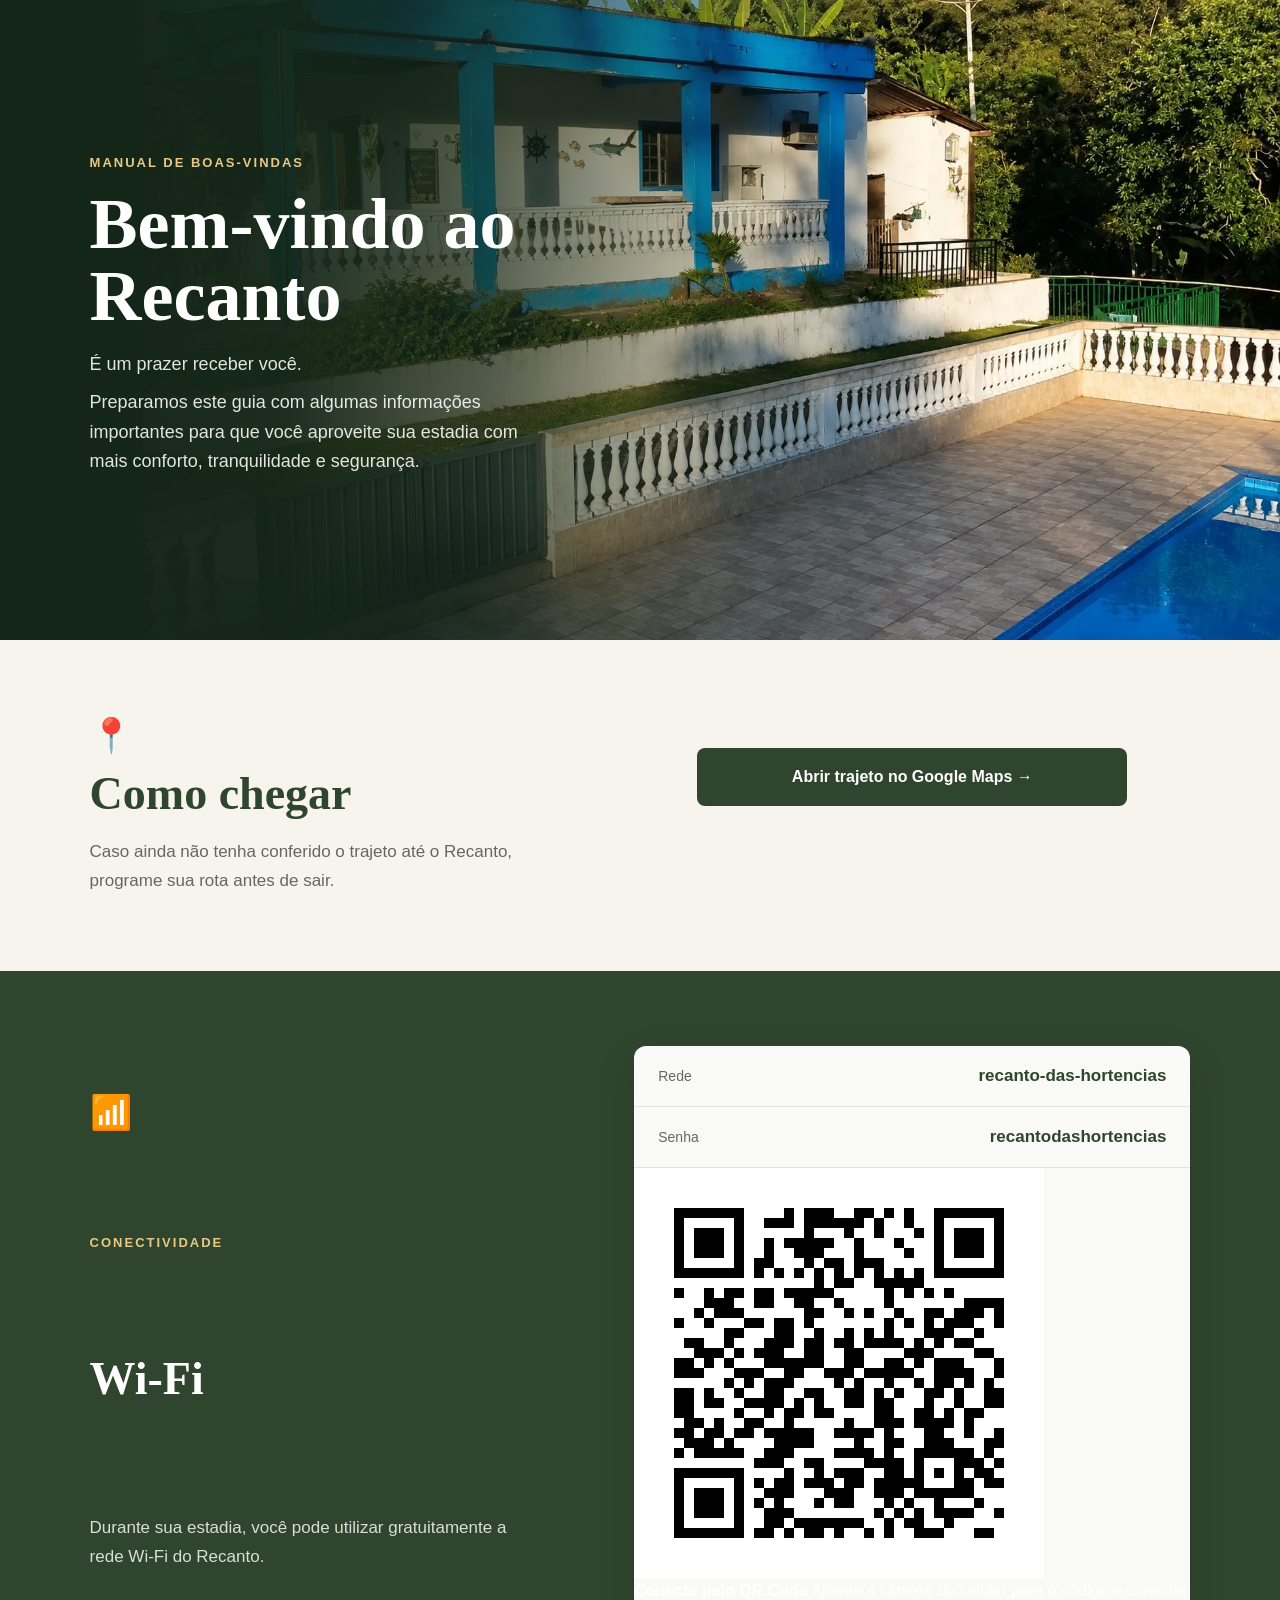
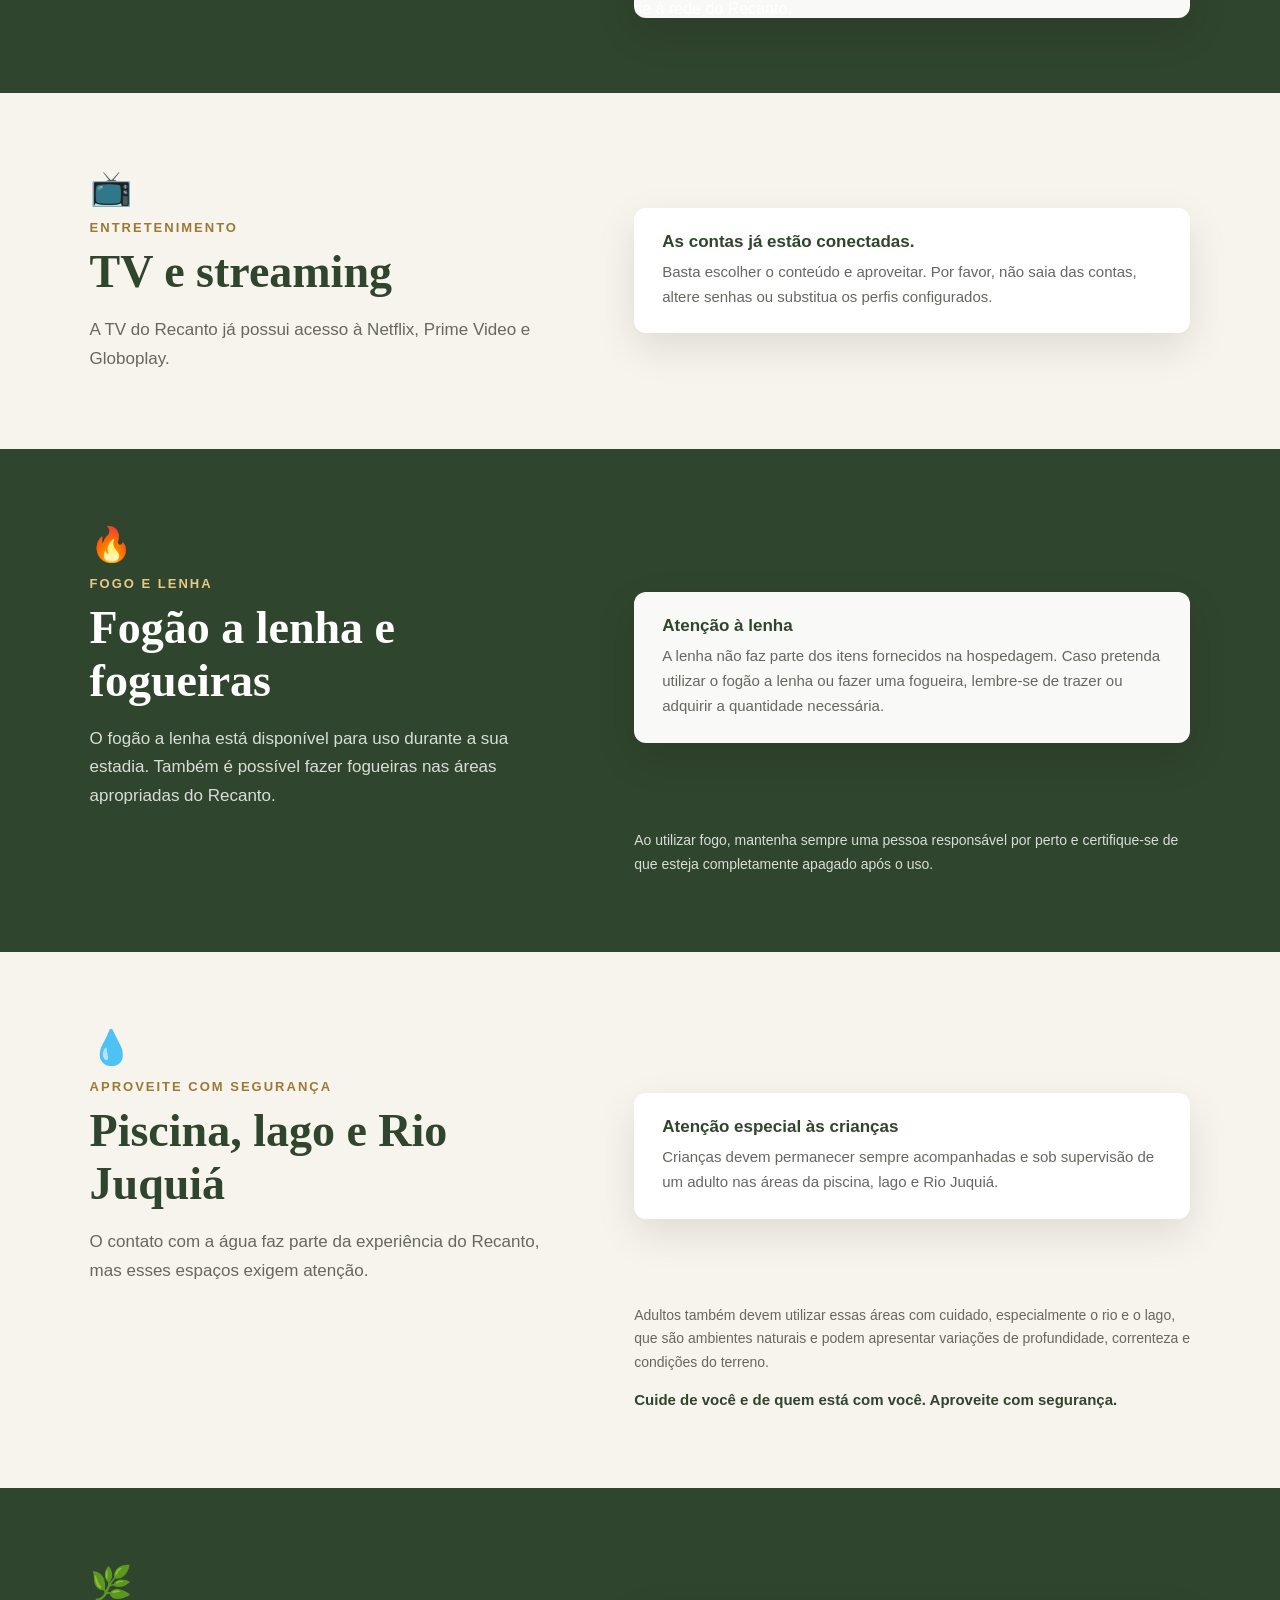
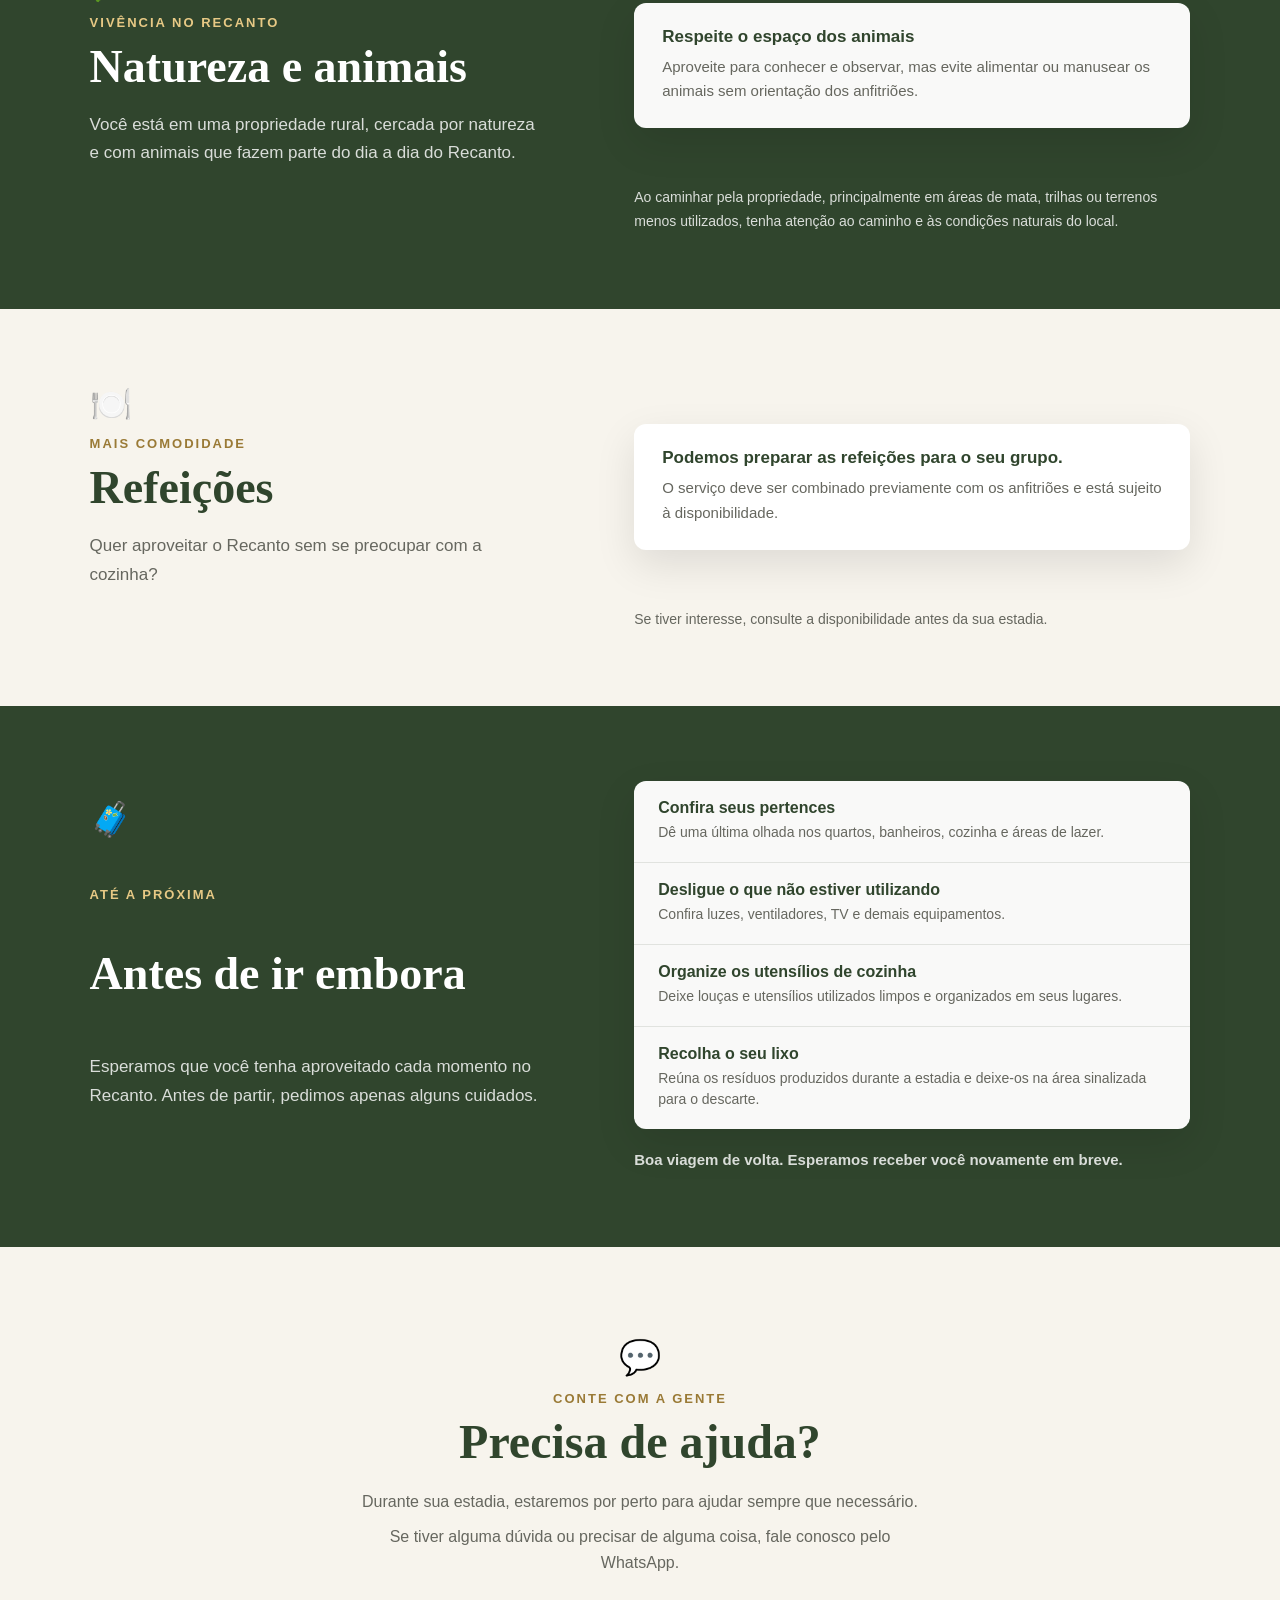
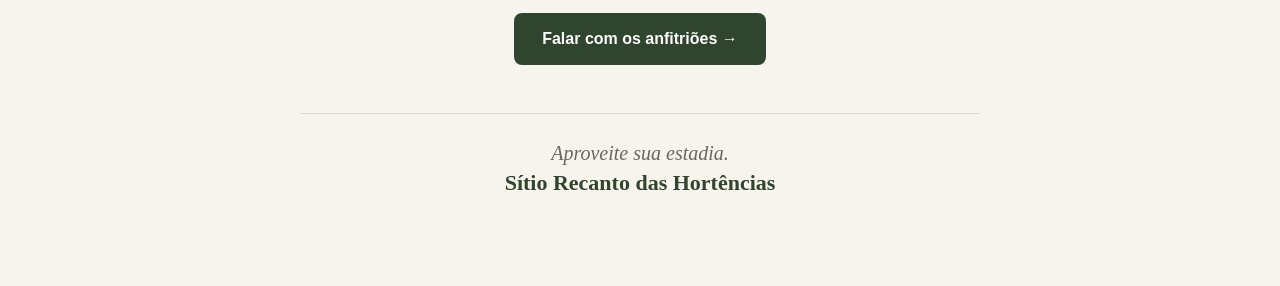
==== commit 636470c7: "Adiciona QR Code do Wi-Fi ao manual" ====
--- a/manual-de-boas-vindas-recanto-das-hortencias.html
+++ b/manual-de-boas-vindas-recanto-das-hortencias.html
@@ -78,19 +78,36 @@
                     a rede Wi-Fi do Recanto.
                 </p>
 
-                <div class="wifi-dados">
-
-                    <div class="wifi-dado">
-                        <span>Rede</span>
-                        <strong>recanto-das-hortencias</strong>
-                    </div>
-
-                    <div class="wifi-dado">
-                        <span>Senha</span>
-                        <strong>recantodashortencias</strong>
-                    </div>
-
-                </div>
+               <div class="wifi-dados">
+
+    <div class="wifi-dado">
+        <span>Rede</span>
+        <strong>recanto-das-hortencias</strong>
+    </div>
+
+    <div class="wifi-dado">
+        <span>Senha</span>
+        <strong>recantodashortencias</strong>
+    </div>
+
+    <div class="wifi-qrcode">
+
+        <img
+            src="assets/images/qrcode-wifi-recanto.png"
+            alt="QR Code para conectar ao Wi-Fi do Recanto"
+        >
+
+        <div class="wifi-qrcode-texto">
+            <strong>Conecte pelo QR Code</strong>
+            <span>
+                Aponte a câmera do celular para o código
+                e conecte-se à rede do Recanto.
+            </span>
+        </div>
+
+    </div>
+
+</div>
 
             </div>
 
@@ -366,4 +383,4 @@
 
 </body>
 
-</html>+</html>
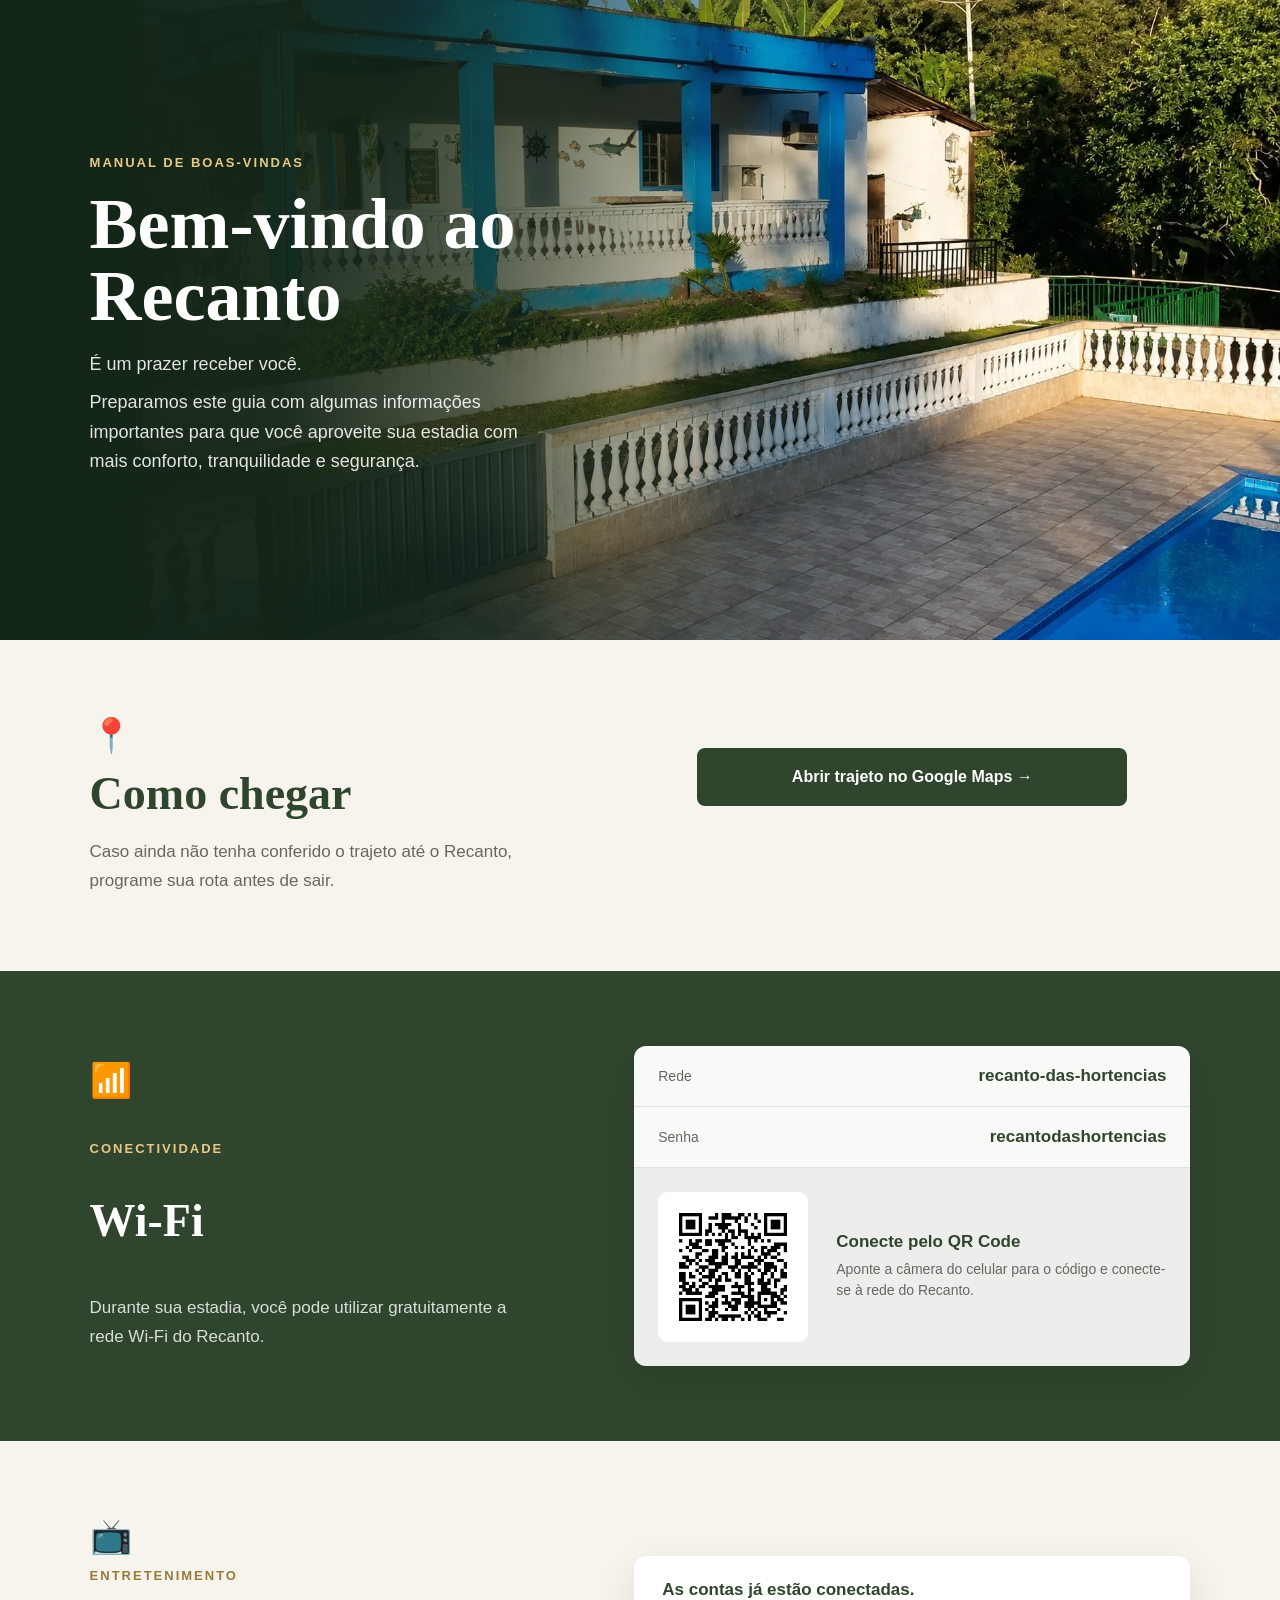
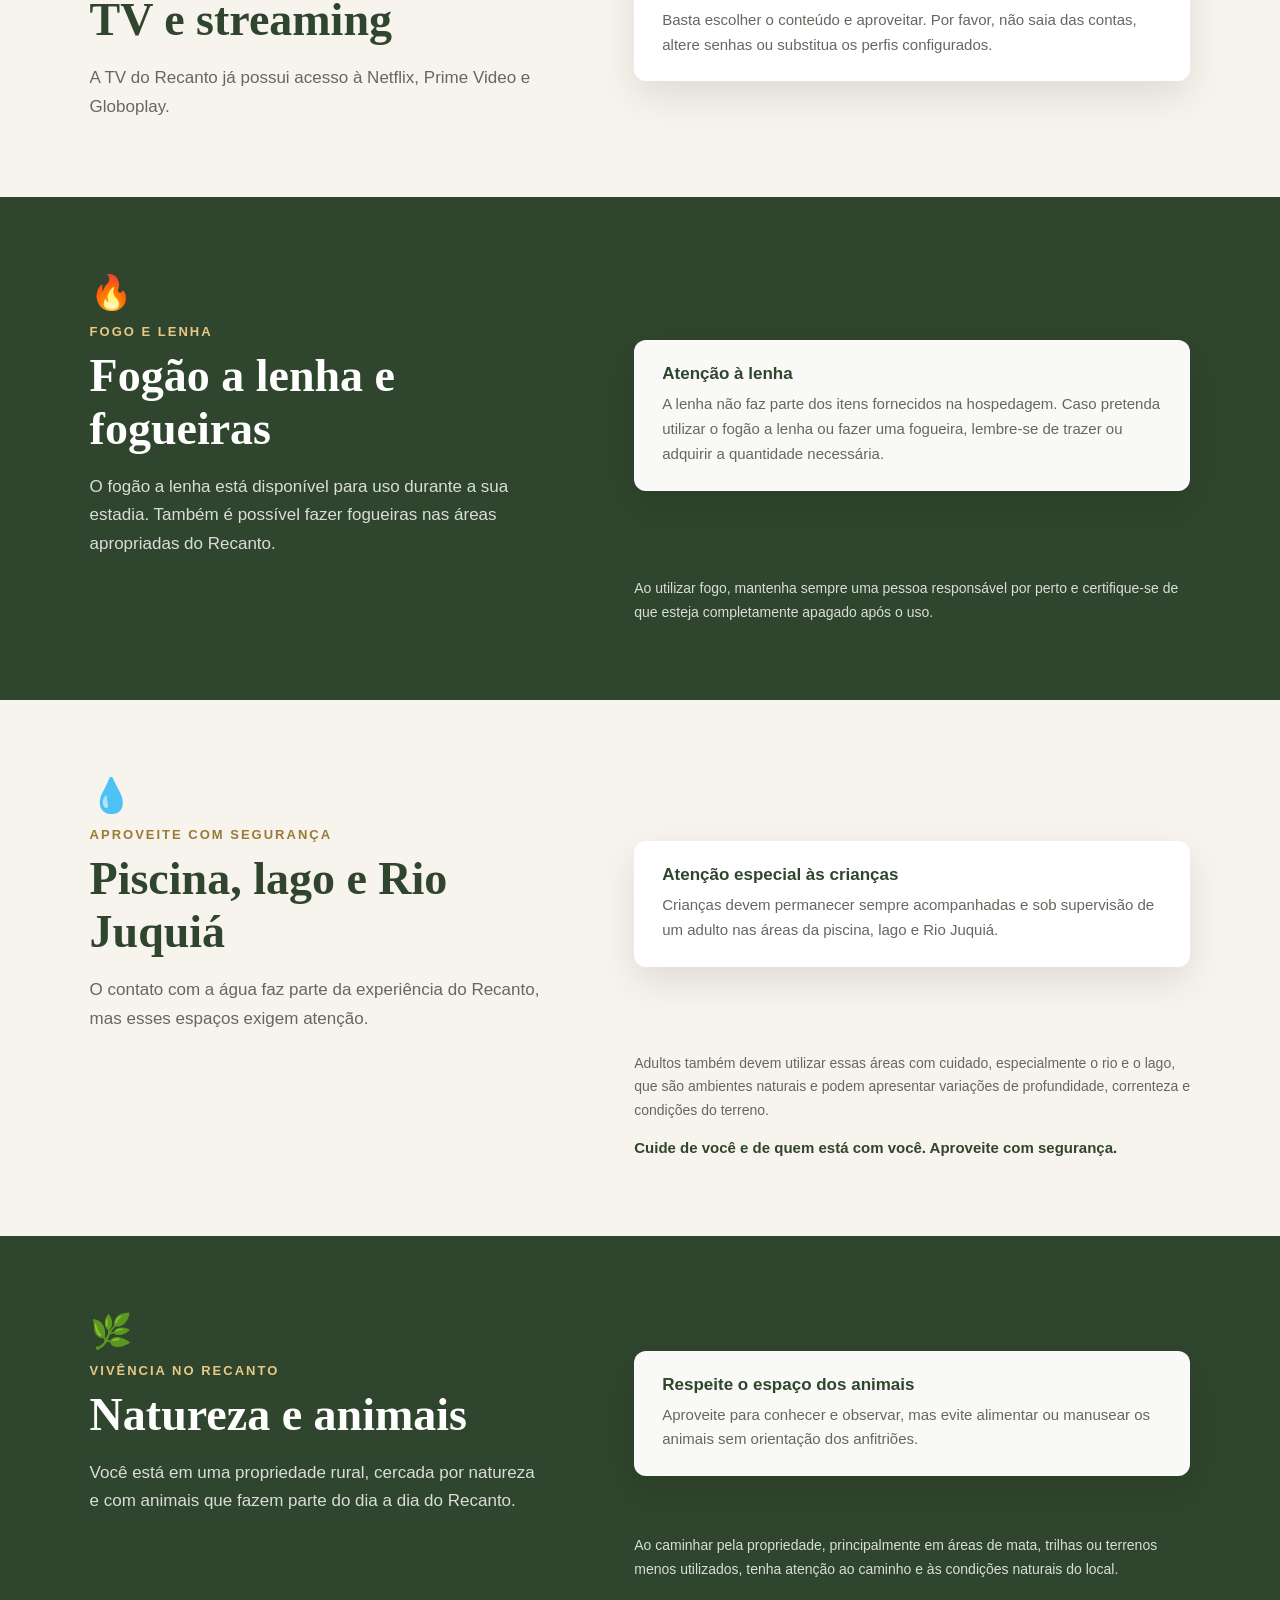
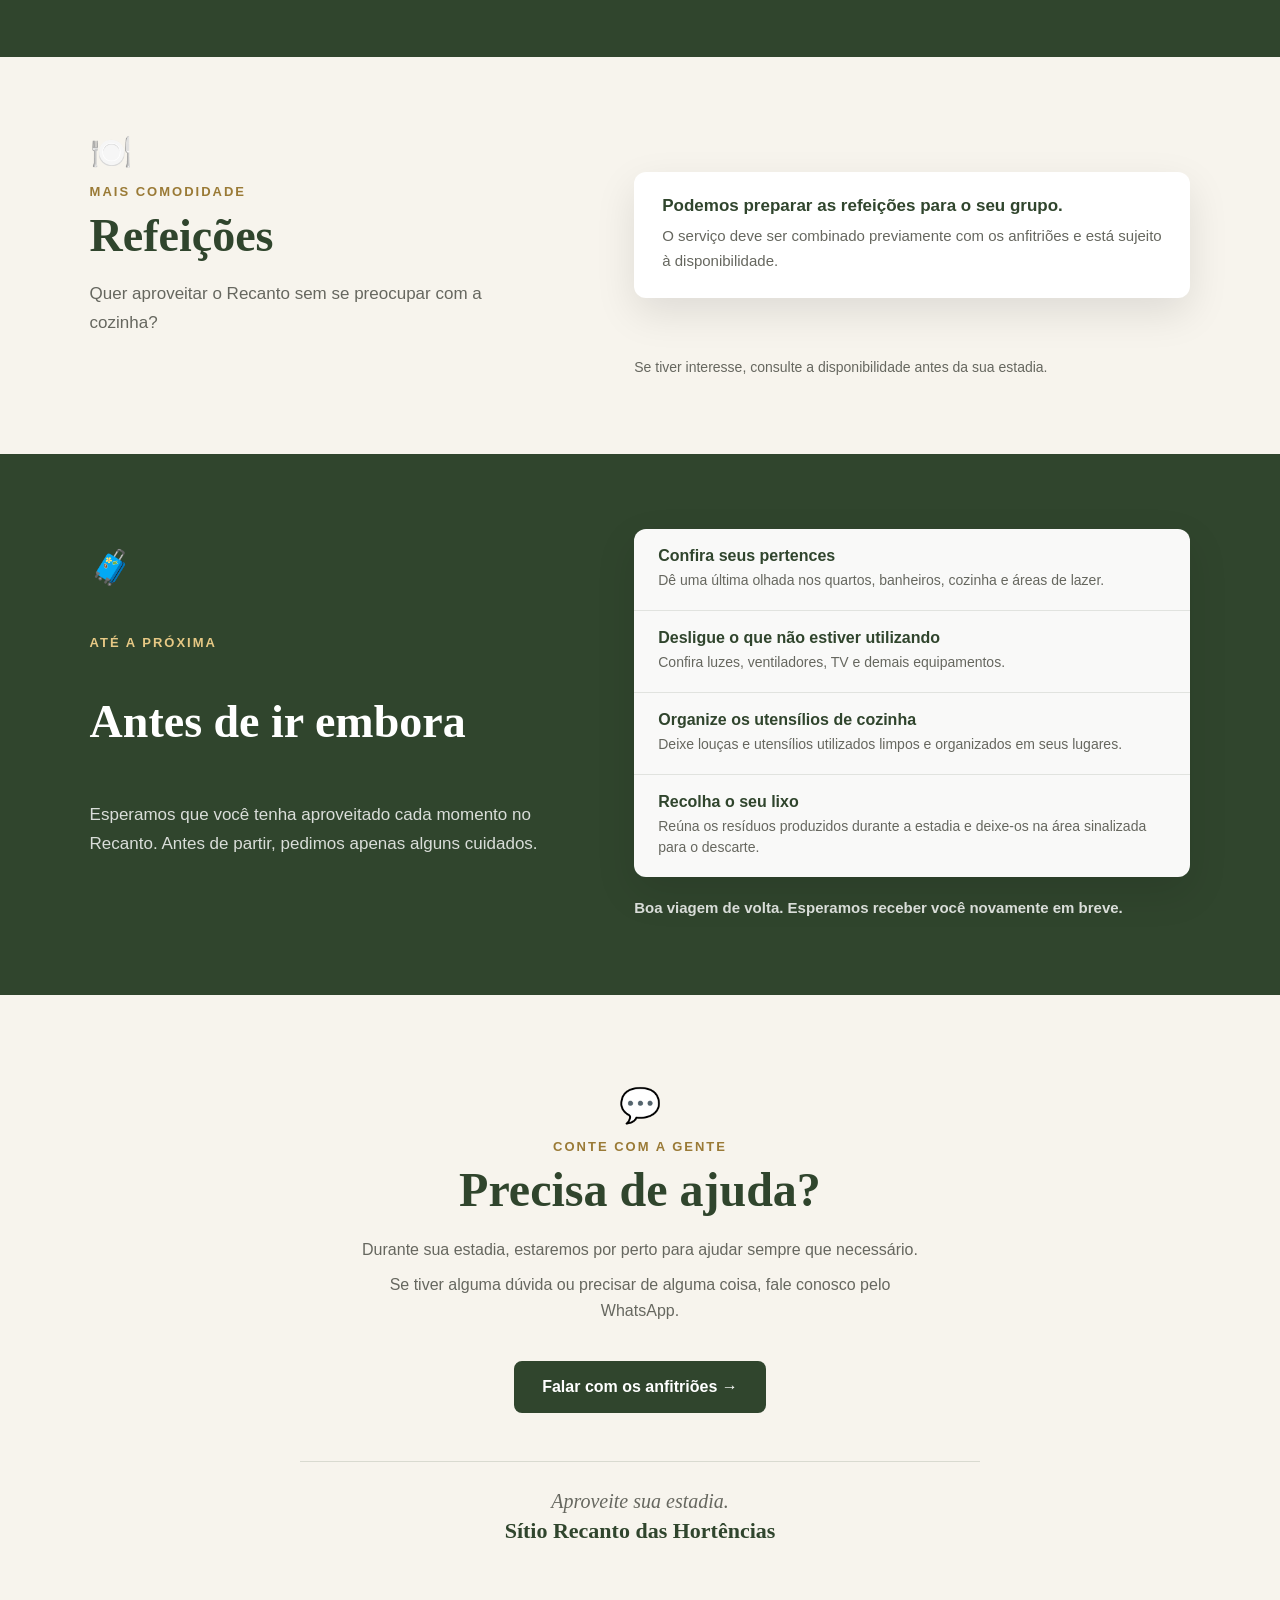
==== commit 8c0522fa: "atualiza numero whatsapp" ====
--- a/manual-de-boas-vindas-recanto-das-hortencias.html
+++ b/manual-de-boas-vindas-recanto-das-hortencias.html
@@ -362,7 +362,7 @@
         </p>
 
         <a
-            href="https://wa.me/5511981084204"
+            href="https://wa.me/5511910643715"
             class="manual-contato-botao"
             target="_blank"
             rel="noopener"
--- a/style.css
+++ b/style.css
@@ -2152,6 +2152,40 @@
     color: var(--verde-700);
 }
 
+.taxa-limpeza {
+    display: flex;
+    align-items: center;
+    gap: 16px;
+    margin: 0 0 22px;
+    padding: 17px 20px;
+    border: 1px solid rgba(231, 201, 133, 0.45);
+    border-radius: 10px;
+    background: rgba(255, 255, 255, 0.08);
+}
+
+.taxa-limpeza-icone {
+    flex: 0 0 auto;
+    font-size: 24px;
+    line-height: 1;
+}
+
+.taxa-limpeza-texto {
+    display: flex;
+    flex-direction: column;
+    gap: 4px;
+}
+
+.taxa-limpeza-texto strong {
+    color: var(--dourado);
+    font-size: 16px;
+}
+
+.taxa-limpeza-texto span {
+    color: rgba(255, 255, 255, 0.82);
+    font-size: 14px;
+    line-height: 1.5;
+}
+
 .valores-observacao {
     margin: 0 0 22px;
     font-size: 14px;
@@ -2236,6 +2270,11 @@
         font-size: 21px;
     }
 
+    .taxa-limpeza {
+        align-items: flex-start;
+        padding: 16px;
+    }
+
 }
 /* =========================================================
    MANUAL DE BOAS-VINDAS
@@ -2487,7 +2526,43 @@
     word-break: break-word;
     text-align: right;
 }
-
+/* QR CODE DO WI-FI */
+
+.wifi-qrcode {
+    padding: 24px;
+    display: flex;
+    align-items: center;
+    justify-content: center;
+    gap: 28px;
+    background: rgba(48, 69, 45, 0.06);
+}
+
+.wifi-qrcode img {
+    width: 150px;
+    height: 150px;
+    flex-shrink: 0;
+    padding: 8px;
+    background: #ffffff;
+    border-radius: 10px;
+}
+
+.wifi-qrcode-texto {
+    display: flex;
+    flex-direction: column;
+    gap: 7px;
+    text-align: left;
+}
+
+.wifi-qrcode-texto strong {
+    color: var(--verde-700);
+    font-size: 17px;
+}
+
+.wifi-qrcode-texto span {
+    color: var(--texto-suave);
+    font-size: 14px;
+    line-height: 1.5;
+}
 .manual-wifi .wifi-observacao {
     margin-bottom: 0;
     font-size: 13px;
@@ -2508,7 +2583,23 @@
     .wifi-dado strong {
         text-align: left;
     }
-
+.wifi-qrcode {
+    flex-direction: column;
+    gap: 16px;
+    padding: 22px 18px;
+    text-align: center;
+}
+
+.wifi-qrcode img {
+    width: 170px;
+    height: 170px;
+}
+
+.wifi-qrcode-texto {
+    align-items: center;
+    text-align: center;
+    max-width: 280px;
+}
 }
 /* =========================================================
    MANUAL - TV E STREAMING
@@ -3219,4 +3310,4 @@
         padding-top: 22px;
     }
 
-}+}
